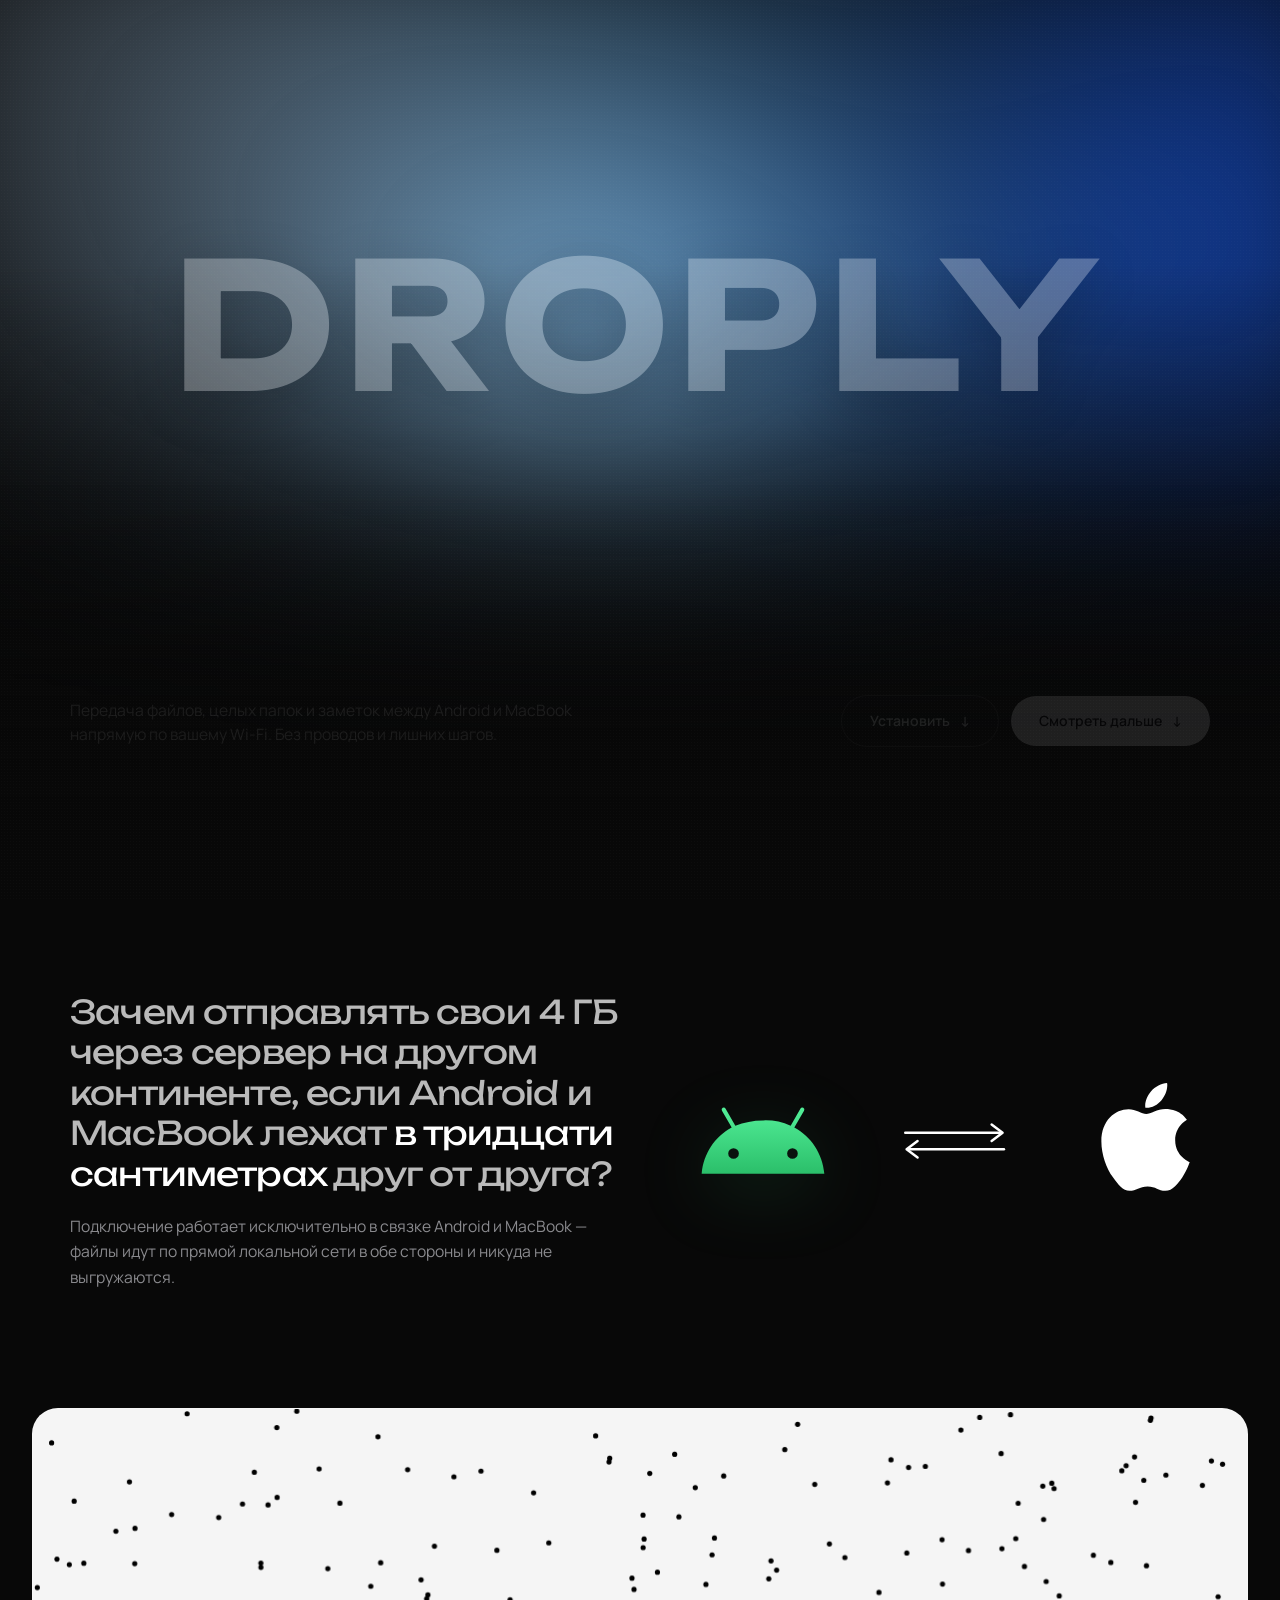
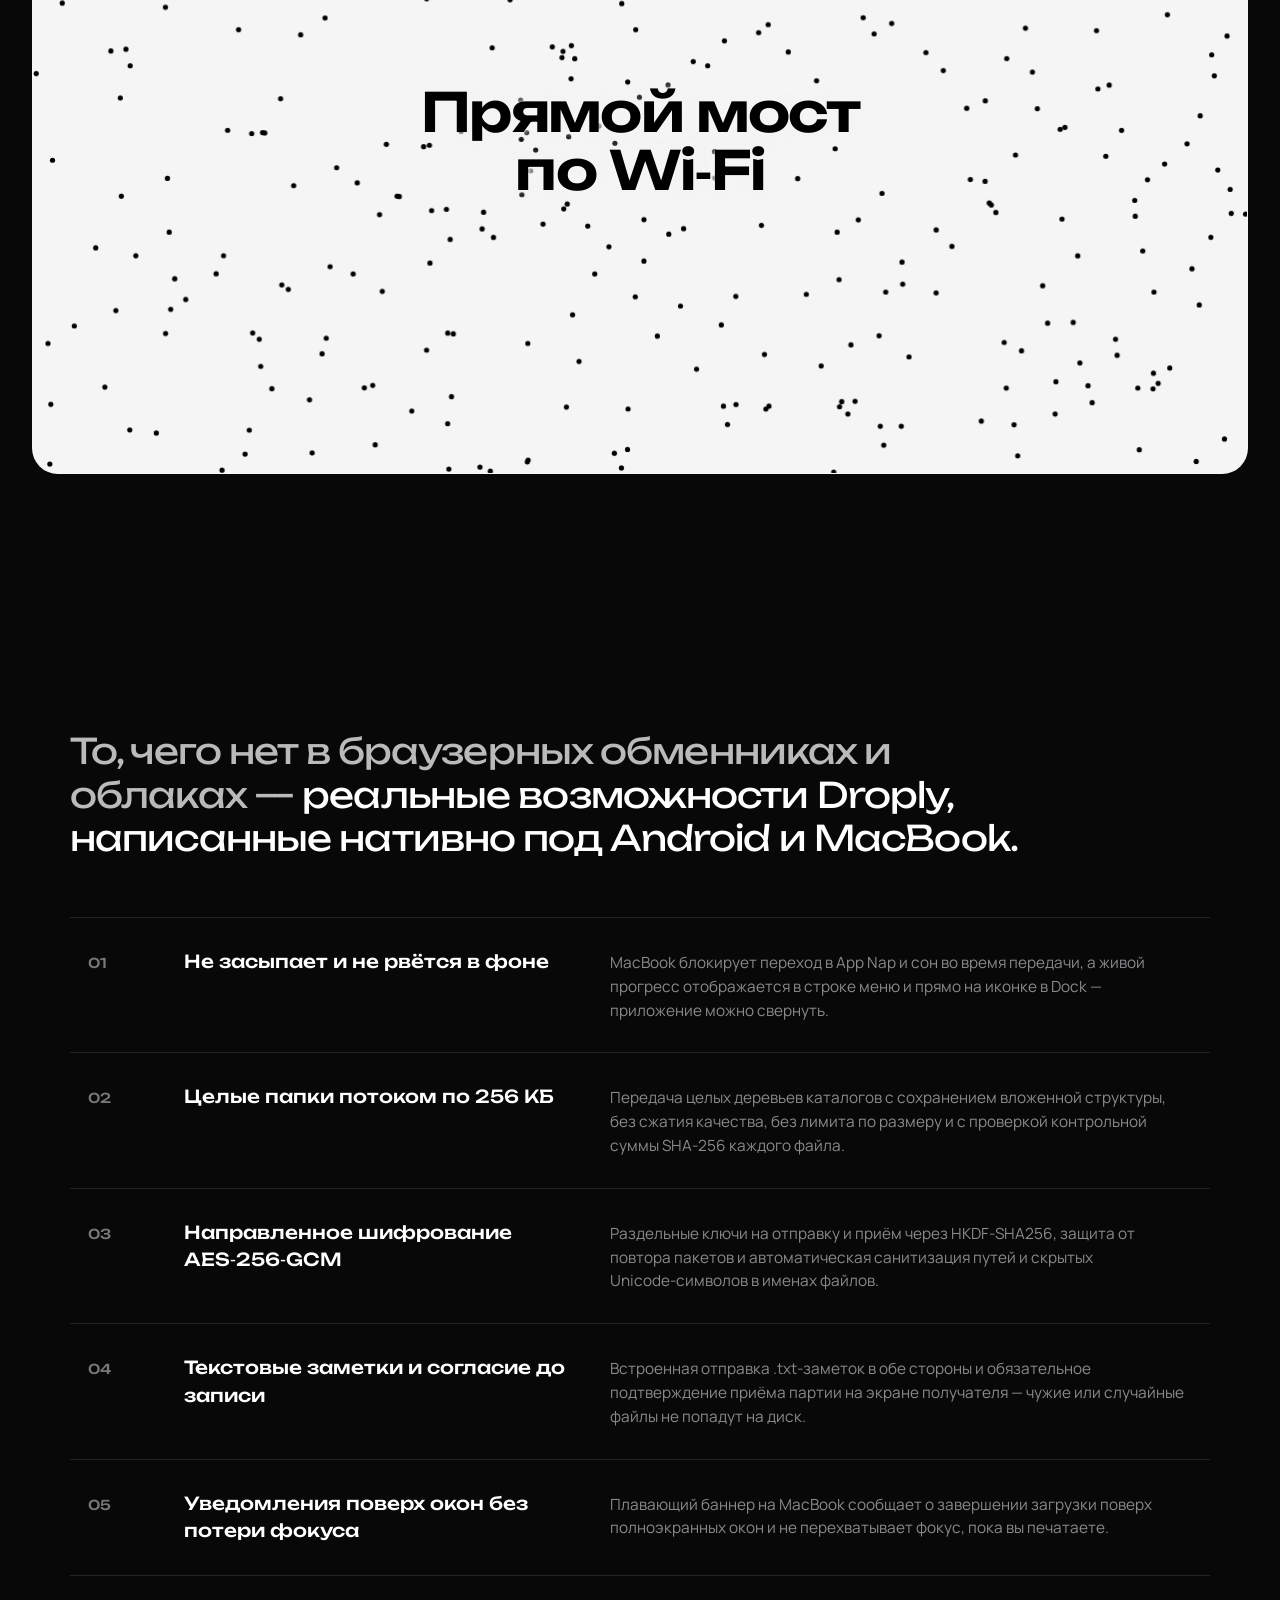
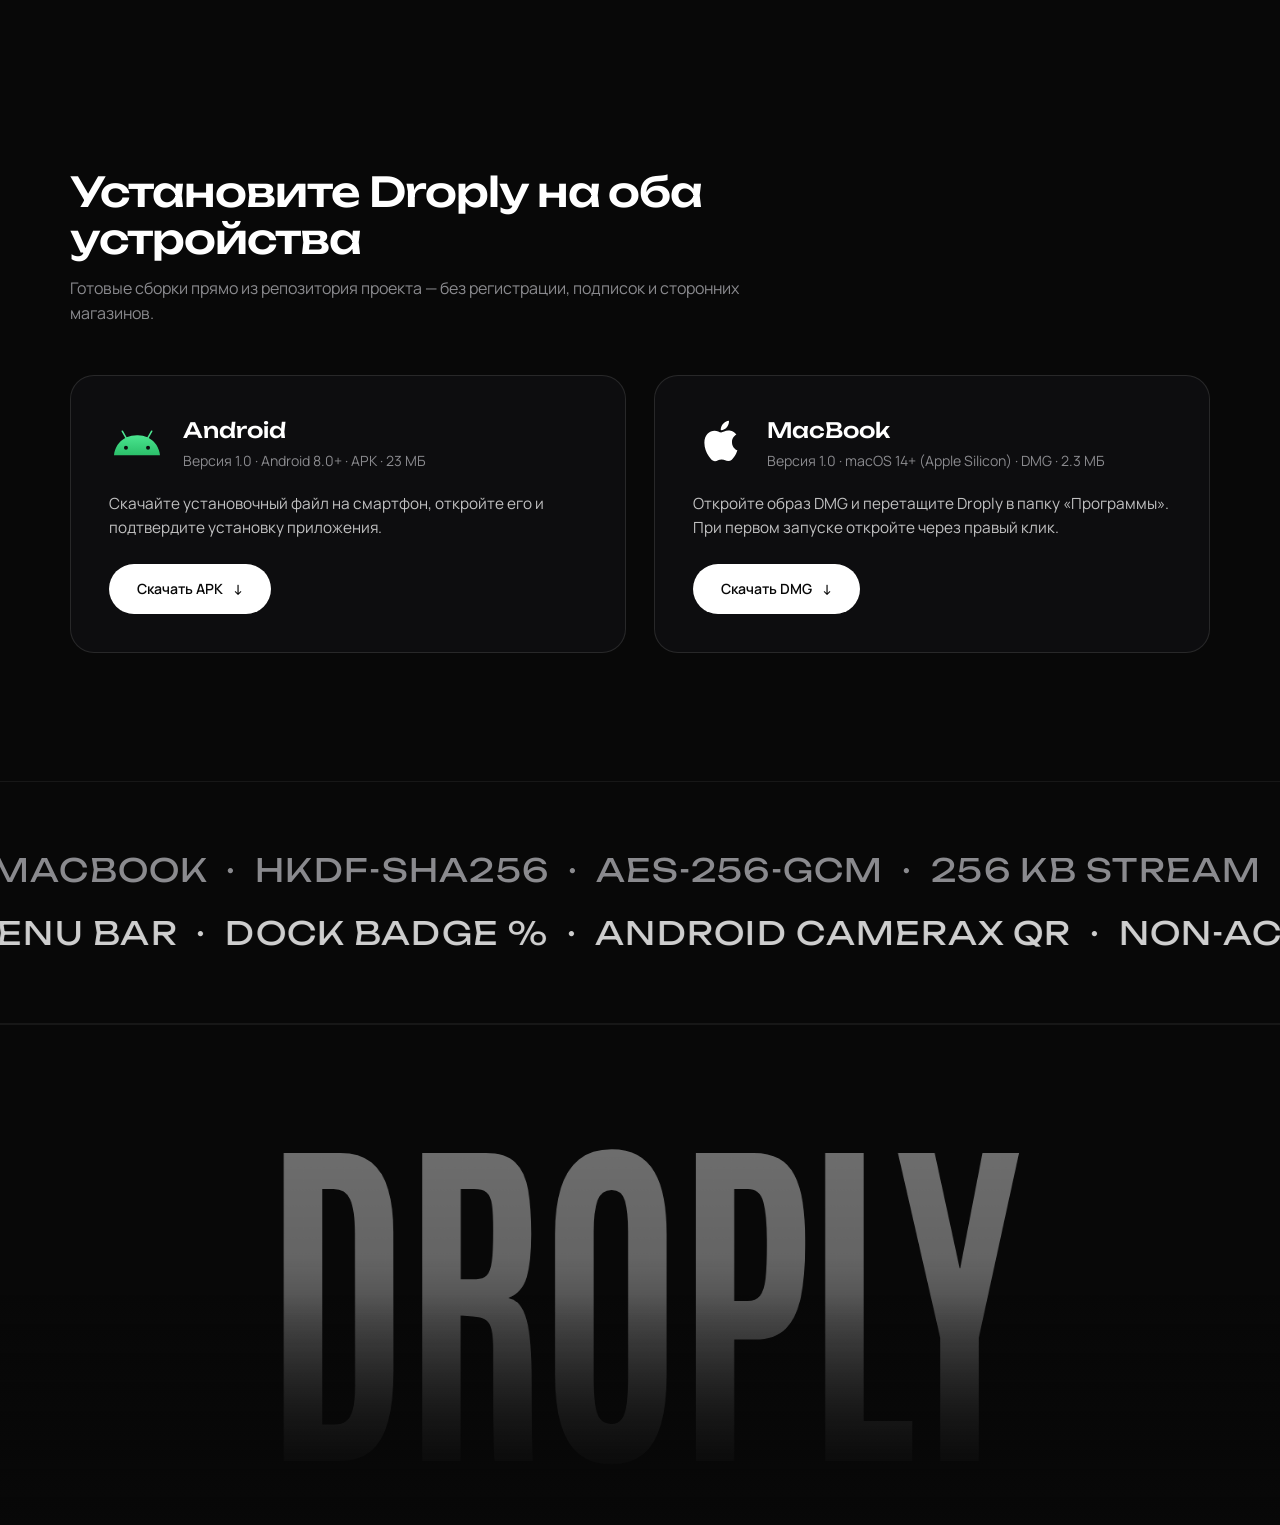
==== website/index.html @ ca5b0b43 "Add Droply macOS app, Android app, and website" ====
<!DOCTYPE html>
<html lang="ru">
<head>
  <meta charset="UTF-8">
  <meta name="viewport" content="width=device-width, initial-scale=1.0">
  <title>Droply — Прямой Wi-Fi поток между Android и MacBook</title>
  <meta name="description" content="Простой и быстрый способ передавать файлы, папки и заметки между Android и MacBook по одному Wi-Fi.">
  <link rel="icon" type="image/png" href="assets/droply-icon.png">
  <link rel="preconnect" href="https://fonts.googleapis.com">
  <link rel="preconnect" href="https://fonts.gstatic.com" crossorigin>
  <link href="https://fonts.googleapis.com/css2?family=Antonio:wght@600;700&family=Manrope:wght@300;400;500;600;700&family=Unbounded:wght@300;400;500;600;700&display=swap" rel="stylesheet">
  <link rel="stylesheet" href="styles.css?v=25">
</head>
<body>
  <div class="ambient-noise" aria-hidden="true"></div>

  <main>
    <!-- BLOCK 01: PURE BLACK HERO WITH WANDERING AMBIENT COLOR -->
    <section id="hero" class="hero-stage" data-scroll-section="hero">
      <canvas id="heroColorCanvas" class="hero-color-canvas" aria-hidden="true"></canvas>

      <div class="container hero-shell">
        <div class="hero-centerpiece" id="heroCenterpiece">
          <h1 class="hero-wordmark" id="heroWordmark">DROPLY</h1>
        </div>

        <div class="hero-bottom-bar" id="heroBottomBar">
          <p class="hero-lead">
            Передача файлов, целых папок и заметок между Android и MacBook
            напрямую по вашему <span class="nowrap">Wi&#8209;Fi</span>. Без проводов и лишних шагов.
          </p>
          <div class="hero-actions">
            <a href="#download" class="pill-cta pill-cta--ghost">
              <span>Установить</span>
              <span class="cta-arrow">↓</span>
            </a>
            <a href="#bridge-pair" class="pill-cta pill-cta--primary">
              <span>Смотреть дальше</span>
              <span class="cta-arrow">↓</span>
            </a>
          </div>
        </div>
      </div>

      <div class="hero-bottom-fade" aria-hidden="true"></div>
    </section>

    <!-- BLOCK 02: TEXT ON LEFT + ANDROID (GREEN) <-> APPLE (WHITE) BRIDGE ON RIGHT -->
    <section id="bridge-pair" class="pair-section" data-reveal>
      <div class="container">
        <div class="pair-layout">
          <div class="pair-copy">
            <h2 class="manifesto-text">
              Зачем отправлять свои 4 ГБ через сервер на другом континенте, если Android и MacBook лежат
              <span class="accent-highlight">в тридцати сантиметрах</span> друг от друга?
            </h2>
            <p class="pair-note">
              Подключение работает исключительно в связке Android и MacBook — файлы идут по прямой локальной сети в обе стороны и никуда не выгружаются.
            </p>
          </div>

          <div class="pair-diagram" aria-label="Прямое двустороннее соединение только между Android и MacBook">
            <!-- Green Android Icon -->
            <div class="device-node" aria-hidden="true">
              <div class="device-glyph">
                <svg class="device-svg device-svg--android" viewBox="0 0 24 24">
                  <defs>
                    <linearGradient id="androidGrad" x1="0%" y1="0%" x2="0%" y2="100%">
                      <stop offset="0%" stop-color="#52EE98" />
                      <stop offset="100%" stop-color="#2BBF6A" />
                    </linearGradient>
                  </defs>
                  <path fill="url(#androidGrad)" d="M17.523 15.341a.999.999 0 1 1 0-1.998.999.999 0 0 1 0 1.998m-11.046 0a.999.999 0 1 1 0-1.998.999.999 0 0 1 0 1.998M17.87 9.47l1.825-3.162a.38.38 0 0 0-.139-.519.38.38 0 0 0-.52.139l-1.849 3.204A11.46 11.46 0 0 0 12 8.133c-1.854 0-3.6.373-5.187.999L4.964 5.928a.38.38 0 0 0-.52-.139.38.38 0 0 0-.139.519L6.13 9.47C2.968 11.17.826 14.374.5 18.14h23c-.326-3.766-2.468-6.97-5.63-8.67"/>
                </svg>
              </div>
            </div>

            <!-- Static White Bidirectional Arrows -->
            <div class="bridge-link" aria-hidden="true">
              <svg class="bridge-bidir-svg" viewBox="0 0 84 32" fill="none">
                <line x1="6" y1="10" x2="76" y2="10" stroke="#FFFFFF" stroke-width="1.8" stroke-linecap="round"/>
                <polyline points="69 4 77 10 69 16" stroke="#FFFFFF" stroke-width="1.8" stroke-linecap="round" stroke-linejoin="round"/>
                <line x1="78" y1="22" x2="8" y2="22" stroke="#FFFFFF" stroke-width="1.8" stroke-linecap="round"/>
                <polyline points="15 16 7 22 15 28" stroke="#FFFFFF" stroke-width="1.8" stroke-linecap="round" stroke-linejoin="round"/>
              </svg>
            </div>

            <!-- White Apple Icon -->
            <div class="device-node" aria-hidden="true">
              <div class="device-glyph">
                <svg class="device-svg device-svg--apple" viewBox="0 0 24 24" fill="#FFFFFF">
                  <path d="M16.365 1.43c0 1.14-.493 2.27-1.177 3.08-.744.9-1.99 1.57-2.987 1.57-.12 0-.23-.02-.3-.03-.01-.06-.04-.22-.04-.39 0-1.15.572-2.27 1.206-2.98.804-.94 2.142-1.64 3.248-1.68.03.13.05.28.05.43zm4.565 15.71c-.03.07-.463 1.58-1.518 3.12-.945 1.34-1.94 2.71-3.43 2.71-1.517 0-1.9-.88-3.63-.88-1.698 0-2.302.91-3.67.91-1.377 0-2.332-1.26-3.428-2.8-1.287-1.82-2.323-4.63-2.323-7.28 0-4.28 2.797-6.55 5.552-6.55 1.448 0 2.675.95 3.6.95.865 0 2.222-1.01 3.902-1.01.613 0 2.886.06 4.374 2.19-.13.09-2.383 1.37-2.383 4.19 0 3.26 2.854 4.42 2.955 4.45z"/>
                </svg>
              </div>
            </div>
          </div>
        </div>
      </div>
    </section>

    <!-- BLOCK 03: WHITE BACKGROUND + UNIFORM SOLID BLACK CURSOR-FOLLOWING DOTS -->
    <section id="direct" class="monolith-section">
      <div class="container-wide">
        <article class="monolith-card monolith-card--interactive" id="interactiveBridgeCard">
          <canvas id="bridgeCanvas" class="bridge-canvas" aria-hidden="true"></canvas>

          <div class="monolith-overlay monolith-overlay--center">
            <h2 class="monolith-title">Прямой мост<br>по <span class="nowrap">Wi&#8209;Fi</span></h2>
          </div>
        </article>
      </div>
    </section>

    <!-- BLOCK 04: REAL UNIQUE FEATURES DIRECTLY BELOW BLOCK 03 -->
    <section id="specs" class="specs-section" data-reveal>
      <div class="container">
        <div class="specs-header">
          <blockquote class="app-quote">
            То, чего нет в браузерных обменниках и облаках —
            <span class="accent-highlight">реальные возможности Droply, написанные нативно под Android и MacBook.</span>
          </blockquote>
        </div>

        <div class="spec-grid">
          <div class="spec-row" data-spotlight>
            <span class="spec-index">01</span>
            <h3 class="spec-name">Не засыпает и не рвётся в фоне</h3>
            <p class="spec-value">MacBook блокирует переход в App Nap и сон во время передачи, а живой прогресс отображается в строке меню и прямо на иконке в Dock — приложение можно свернуть.</p>
          </div>
          <div class="spec-row" data-spotlight>
            <span class="spec-index">02</span>
            <h3 class="spec-name">Целые папки потоком по 256 КБ</h3>
            <p class="spec-value">Передача целых деревьев каталогов с сохранением вложенной структуры, без сжатия качества, без лимита по размеру и с проверкой контрольной суммы SHA‑256 каждого файла.</p>
          </div>
          <div class="spec-row" data-spotlight>
            <span class="spec-index">03</span>
            <h3 class="spec-name">Направленное шифрование AES‑256‑GCM</h3>
            <p class="spec-value">Раздельные ключи на отправку и приём через HKDF‑SHA256, защита от повтора пакетов и автоматическая санитизация путей и скрытых Unicode‑символов в именах файлов.</p>
          </div>
          <div class="spec-row" data-spotlight>
            <span class="spec-index">04</span>
            <h3 class="spec-name">Текстовые заметки и согласие до записи</h3>
            <p class="spec-value">Встроенная отправка .txt‑заметок в обе стороны и обязательное подтверждение приёма партии на экране получателя — чужие или случайные файлы не попадут на диск.</p>
          </div>
          <div class="spec-row" data-spotlight>
            <span class="spec-index">05</span>
            <h3 class="spec-name">Уведомления поверх окон без потери фокуса</h3>
            <p class="spec-value">Плавающий баннер на MacBook сообщает о завершении загрузки поверх полноэкранных окон и не перехватывает фокус, пока вы печатаете.</p>
          </div>
        </div>
      </div>
    </section>

    <!-- BLOCK 05: REAL INSTALLERS FOR ANDROID & MACOS -->
    <section id="download" class="download-section" data-reveal>
      <div class="container">
        <div class="download-header">
          <h2 class="download-title">Установите Droply на оба устройства</h2>
          <p class="download-lead">Готовые сборки прямо из репозитория проекта — без регистрации, подписок и сторонних магазинов.</p>
        </div>

        <div class="download-grid">
          <!-- Android APK Card -->
          <article class="download-card" id="downloadAndroid">
            <div class="download-card-top">
              <div class="download-icon" aria-hidden="true">
                <svg class="download-svg download-svg--android" viewBox="0 0 24 24">
                  <defs>
                    <linearGradient id="androidInstallGrad" x1="0%" y1="0%" x2="0%" y2="100%">
                      <stop offset="0%" stop-color="#52EE98" />
                      <stop offset="100%" stop-color="#2BBF6A" />
                    </linearGradient>
                  </defs>
                  <path fill="url(#androidInstallGrad)" d="M17.523 15.341a.999.999 0 1 1 0-1.998.999.999 0 0 1 0 1.998m-11.046 0a.999.999 0 1 1 0-1.998.999.999 0 0 1 0 1.998M17.87 9.47l1.825-3.162a.38.38 0 0 0-.139-.519.38.38 0 0 0-.52.139l-1.849 3.204A11.46 11.46 0 0 0 12 8.133c-1.854 0-3.6.373-5.187.999L4.964 5.928a.38.38 0 0 0-.52-.139.38.38 0 0 0-.139.519L6.13 9.47C2.968 11.17.826 14.374.5 18.14h23c-.326-3.766-2.468-6.97-5.63-8.67"/>
                </svg>
              </div>
              <div>
                <h3 class="download-platform">Android</h3>
                <p class="download-meta">Версия 1.0 · Android 8.0+ · APK · 23 МБ</p>
              </div>
            </div>
            <p class="download-hint">Скачайте установочный файл на смартфон, откройте его и подтвердите установку приложения.</p>
            <div class="download-cta-row">
              <a href="downloads/Droply-Android.apk" download="Droply-Android.apk" class="pill-cta pill-cta--primary">
                <span>Скачать APK</span>
                <span class="cta-arrow">↓</span>
              </a>
            </div>
          </article>

          <!-- macOS DMG Card -->
          <article class="download-card" id="downloadMac">
            <div class="download-card-top">
              <div class="download-icon" aria-hidden="true">
                <svg class="download-svg download-svg--apple" viewBox="0 0 24 24" fill="#FFFFFF">
                  <path d="M16.365 1.43c0 1.14-.493 2.27-1.177 3.08-.744.9-1.99 1.57-2.987 1.57-.12 0-.23-.02-.3-.03-.01-.06-.04-.22-.04-.39 0-1.15.572-2.27 1.206-2.98.804-.94 2.142-1.64 3.248-1.68.03.13.05.28.05.43zm4.565 15.71c-.03.07-.463 1.58-1.518 3.12-.945 1.34-1.94 2.71-3.43 2.71-1.517 0-1.9-.88-3.63-.88-1.698 0-2.302.91-3.67.91-1.377 0-2.332-1.26-3.428-2.8-1.287-1.82-2.323-4.63-2.323-7.28 0-4.28 2.797-6.55 5.552-6.55 1.448 0 2.675.95 3.6.95.865 0 2.222-1.01 3.902-1.01.613 0 2.886.06 4.374 2.19-.13.09-2.383 1.37-2.383 4.19 0 3.26 2.854 4.42 2.955 4.45z"/>
                </svg>
              </div>
              <div>
                <h3 class="download-platform">MacBook</h3>
                <p class="download-meta">Версия 1.0 · macOS 14+ (Apple Silicon) · DMG · 2.3 МБ</p>
              </div>
            </div>
            <p class="download-hint">Откройте образ DMG и перетащите Droply в папку «Программы». При первом запуске откройте через правый клик.</p>
            <div class="download-cta-row">
              <a href="downloads/Droply-macOS.dmg" download="Droply-macOS.dmg" class="pill-cta pill-cta--primary">
                <span>Скачать DMG</span>
                <span class="cta-arrow">↓</span>
              </a>
            </div>
          </article>
        </div>
      </div>
    </section>

    <!-- KINETIC SCROLL-DRIVEN MARQUEE -->
    <section class="marquee-section" aria-hidden="true">
      <div class="marquee-track" id="marqueeLeft">
        <span>ANDROID + MACBOOK &nbsp;·&nbsp; HKDF-SHA256 &nbsp;·&nbsp; AES-256-GCM &nbsp;·&nbsp; 256 KB STREAM &nbsp;·&nbsp; SHA-256 &nbsp;·&nbsp;</span>
        <span>ANDROID + MACBOOK &nbsp;·&nbsp; HKDF-SHA256 &nbsp;·&nbsp; AES-256-GCM &nbsp;·&nbsp; 256 KB STREAM &nbsp;·&nbsp; SHA-256 &nbsp;·&nbsp;</span>
      </div>
      <div class="marquee-track marquee-track--reverse" id="marqueeRight">
        <span>MACOS MENU BAR &nbsp;·&nbsp; DOCK BADGE % &nbsp;·&nbsp; ANDROID CAMERAX QR &nbsp;·&nbsp; NON-ACTIVATING TOAST &nbsp;·&nbsp;</span>
        <span>MACOS MENU BAR &nbsp;·&nbsp; DOCK BADGE % &nbsp;·&nbsp; ANDROID CAMERAX QR &nbsp;·&nbsp; NON-ACTIVATING TOAST &nbsp;·&nbsp;</span>
      </div>
    </section>
  </main>

  <!-- FOOTER WITH MONUMENTAL NARROW DROPLY WORDMARK -->
  <footer class="site-footer" id="footerMonument">
    <div class="footer-wordmark-wrap" id="footerWordmarkWrap" aria-label="Droply">
      <div class="footer-wordmark" id="footerWordmark">DROPLY</div>
    </div>
    <div class="footer-bottom-shadow" aria-hidden="true"></div>
  </footer>

  <script src="app.js?v=25" defer></script>
</body>
</html>
---- website/styles.css ----
:root {
  --bg: #080808;
  --bg-elevated: #0e0e0f;
  --border: rgba(255, 255, 255, 0.11);
  --border-subtle: rgba(255, 255, 255, 0.06);
  --text: #f3f3f3;
  --text-muted: #8a8a8e;
  --card-ink: #f5f5f5;
  --card-ink-muted: rgba(245, 245, 245, 0.72);
  --display: "Unbounded", -apple-system, BlinkMacSystemFont, "SF Pro Display", sans-serif;
  --condensed: "Antonio", -apple-system-condensed, "SF Pro Display", sans-serif;
  --sans: "Manrope", -apple-system, BlinkMacSystemFont, "SF Pro Text", sans-serif;
}

*,
*::before,
*::after {
  box-sizing: border-box;
  margin: 0;
  padding: 0;
}

html {
  scroll-behavior: smooth;
  background: var(--bg);
  color: var(--text);
  font-family: var(--sans);
  -webkit-font-smoothing: antialiased;
  overflow-x: clip;
}

body {
  background: var(--bg);
  color: var(--text);
  line-height: 1.55;
  overflow-x: clip;
}

.ambient-noise {
  position: fixed;
  inset: 0;
  pointer-events: none;
  z-index: 90;
  opacity: 0.028;
  background-image: radial-gradient(rgba(255, 255, 255, 0.8) 0.55px, transparent 0.55px);
  background-size: 3px 3px;
}

.container {
  width: min(92vw, 1140px);
  margin-inline: auto;
}

.container-wide {
  width: min(95vw, 1380px);
  margin-inline: auto;
}

.nowrap {
  white-space: nowrap;
}

/* =========================================================
   BLOCK 01: PURE BLACK HERO WITH WANDERING COLOR
   ========================================================= */
.hero-stage {
  position: relative;
  min-height: 96vh;
  display: flex;
  flex-direction: column;
  justify-content: space-between;
  background: #080808;
  overflow-x: clip;
  overflow-y: visible;
  padding: clamp(36px, 6vh, 64px) 0 clamp(76px, 11vh, 120px);
}

.hero-color-canvas {
  position: absolute;
  top: -80px;
  left: -80px;
  width: calc(100% + 160px);
  height: calc(100% + 40px);
  display: block;
  pointer-events: none;
  filter: blur(56px);
  -webkit-filter: blur(56px);
  mask-image: linear-gradient(
    to bottom,
    #000 0%,
    #000 38%,
    rgba(0, 0, 0, 0.72) 56%,
    rgba(0, 0, 0, 0.34) 72%,
    rgba(0, 0, 0, 0.08) 85%,
    transparent 94%
  );
  -webkit-mask-image: linear-gradient(
    to bottom,
    #000 0%,
    #000 38%,
    rgba(0, 0, 0, 0.72) 56%,
    rgba(0, 0, 0, 0.34) 72%,
    rgba(0, 0, 0, 0.08) 85%,
    transparent 94%
  );
  transform: translateZ(0);
  z-index: 1;
}

.hero-shell {
  position: relative;
  z-index: 3;
  flex: 1;
  display: flex;
  flex-direction: column;
  justify-content: space-between;
  gap: clamp(36px, 6vh, 64px);
}

.hero-centerpiece {
  margin-block: auto;
  display: flex;
  flex-direction: column;
  align-items: center;
  justify-content: center;
  will-change: transform, opacity;
}

.hero-wordmark {
  font-family: var(--display);
  font-weight: 700;
  font-size: clamp(3.6rem, 13.8vw, 12.6rem);
  line-height: 0.88;
  letter-spacing: -0.04em;
  text-align: center;
  color: #ffffff;
  text-shadow: 0 12px 54px rgba(0, 0, 0, 0.72);
  user-select: none;
  will-change: letter-spacing, transform, opacity;
}

.hero-bottom-bar {
  display: flex;
  justify-content: space-between;
  align-items: flex-end;
  gap: 28px;
  padding-top: 8px;
  will-change: transform, opacity;
}

.hero-lead {
  max-width: 520px;
  font-size: clamp(0.98rem, 1.2vw, 1.14rem);
  font-weight: 400;
  color: rgba(243, 243, 243, 0.84);
  line-height: 1.56;
}

.hero-actions {
  display: flex;
  align-items: center;
  gap: 12px;
  flex-shrink: 0;
  flex-wrap: wrap;
}

.pill-cta {
  display: inline-flex;
  align-items: center;
  gap: 10px;
  padding: 14px 28px;
  border-radius: 999px;
  font-size: 0.88rem;
  font-weight: 600;
  text-decoration: none;
  flex-shrink: 0;
  transition: transform 0.3s cubic-bezier(0.22, 1, 0.36, 1), background-color 0.25s ease, color 0.25s ease, border-color 0.25s ease;
}

.pill-cta:hover {
  transform: translateY(-2px);
}

.pill-cta--primary {
  background: #ffffff;
  color: #080808;
}

.pill-cta--ghost {
  background: rgba(255, 255, 255, 0.06);
  color: #ffffff;
  border: 1px solid rgba(255, 255, 255, 0.24);
}

.pill-cta--ghost:hover {
  background: rgba(255, 255, 255, 0.14);
}

.hero-bottom-fade {
  position: absolute;
  left: 0;
  right: 0;
  bottom: 0;
  height: 44%;
  z-index: 2;
  pointer-events: none;
  background: linear-gradient(
    to bottom,
    rgba(8, 8, 8, 0) 0%,
    rgba(8, 8, 8, 0.16) 28%,
    rgba(8, 8, 8, 0.48) 54%,
    rgba(8, 8, 8, 0.84) 78%,
    #080808 94%,
    #080808 100%
  );
}

/* =========================================================
   BLOCK 02: TEXT LEFT + GREEN ANDROID <-> WHITE APPLE RIGHT
   ========================================================= */
.pair-section {
  padding: clamp(72px, 10vw, 128px) 0 clamp(68px, 8vw, 112px);
  background: var(--bg);
}

.pair-layout {
  display: grid;
  grid-template-columns: minmax(0, 1.05fr) minmax(300px, 0.95fr);
  align-items: center;
  gap: clamp(36px, 5vw, 72px);
}

.pair-copy {
  max-width: 620px;
}

.manifesto-text {
  font-family: var(--display);
  font-weight: 400;
  font-size: clamp(1.45rem, 2.55vw, 2.25rem);
  line-height: 1.24;
  letter-spacing: -0.025em;
  color: rgba(255, 255, 255, 0.72);
}

.accent-highlight {
  color: #ffffff;
}

.pair-note {
  margin-top: 20px;
  max-width: 540px;
  font-size: 0.98rem;
  color: var(--text-muted);
  line-height: 1.6;
}

.pair-diagram {
  width: 100%;
  display: flex;
  align-items: center;
  justify-content: space-between;
  gap: clamp(18px, 3vw, 40px);
  padding: 12px 0;
  border: none;
  background: transparent;
}

.device-node {
  display: flex;
  flex-direction: column;
  align-items: center;
  justify-content: center;
  flex-shrink: 0;
}

.device-glyph {
  width: clamp(92px, 10vw, 136px);
  height: clamp(92px, 10vw, 136px);
  display: flex;
  align-items: center;
  justify-content: center;
}

.device-svg--android {
  width: 100%;
  height: 100%;
  filter: drop-shadow(0 14px 36px rgba(61, 220, 132, 0.14));
}

.device-svg--apple {
  width: 92%;
  height: 92%;
  transform: translateY(-4px);
}

.bridge-link {
  display: flex;
  align-items: center;
  justify-content: center;
  flex: 1;
  color: #ffffff;
}

.bridge-bidir-svg {
  width: clamp(86px, 9vw, 130px);
  height: auto;
}

/* =========================================================
   BLOCK 03: WHITE BACKGROUND + LARGE BLACK CURSOR DOTS CARD
   ========================================================= */
.monolith-section {
  padding: 16px 0 clamp(76px, 10vw, 130px);
}

.monolith-card--interactive {
  position: relative;
  height: clamp(500px, 74vh, 720px);
  border-radius: 26px;
  overflow: hidden;
  border: 1px solid rgba(255, 255, 255, 0.14);
  background: #f5f5f5;
  display: flex;
  flex-direction: column;
  justify-content: center;
  align-items: center;
  cursor: crosshair;
}

.bridge-canvas {
  position: absolute;
  inset: 0;
  width: 100%;
  height: 100%;
  display: block;
  z-index: 1;
}

.center-readability-scrim {
  position: absolute;
  inset: 0;
  z-index: 2;
  pointer-events: none;
  background: radial-gradient(
    ellipse 48% 40% at 50% 50%,
    rgba(245, 245, 245, 0.88) 0%,
    rgba(245, 245, 245, 0.42) 64%,
    transparent 100%
  );
}

.monolith-overlay--center {
  position: relative;
  z-index: 5;
  padding: 0 clamp(24px, 5vw, 64px);
  max-width: 720px;
  text-align: center;
  display: flex;
  flex-direction: column;
  align-items: center;
  gap: 18px;
  pointer-events: none;
}

.monolith-title {
  font-family: var(--display);
  font-size: clamp(2.1rem, 4.2vw, 3.8rem);
  font-weight: 600;
  line-height: 1.08;
  letter-spacing: -0.03em;
  color: #000000;
  text-shadow: 0 0 18px rgba(245, 245, 245, 0.96), 0 0 6px rgba(245, 245, 245, 0.95);
}

.monolith-desc {
  font-size: clamp(1rem, 1.25vw, 1.15rem);
  color: rgba(9, 9, 10, 0.72);
  line-height: 1.58;
  max-width: 540px;
}

/* =========================================================
   KINETIC DUAL MARQUEE
   ========================================================= */
.marquee-section {
  padding: clamp(36px, 5vw, 64px) 0;
  border-block: 1px solid var(--border-subtle);
  overflow: hidden;
  display: flex;
  flex-direction: column;
  gap: 14px;
}

.marquee-track {
  display: flex;
  white-space: nowrap;
  font-family: var(--display);
  font-size: clamp(1.15rem, 2.5vw, 2.2rem);
  font-weight: 400;
  letter-spacing: 0.04em;
  color: var(--text-muted);
  will-change: transform;
}

.marquee-track--reverse {
  color: var(--text);
  opacity: 0.85;
}

/* =========================================================
   APP QUOTE & SPEC MATRIX
   ========================================================= */
.specs-section {
  padding: clamp(76px, 10vw, 132px) 0 clamp(56px, 7vw, 96px);
}

.specs-header {
  margin-bottom: 56px;
}

.app-quote {
  font-family: var(--display);
  font-size: clamp(1.45rem, 2.75vw, 2.55rem);
  font-weight: 400;
  line-height: 1.24;
  letter-spacing: -0.025em;
  max-width: 980px;
  color: rgba(255, 255, 255, 0.72);
}

.spec-grid {
  border-top: 1px solid var(--border);
}

.spec-row {
  position: relative;
  display: grid;
  grid-template-columns: 72px 1fr 1.45fr;
  gap: 24px;
  align-items: baseline;
  padding: 30px 18px;
  border-bottom: 1px solid var(--border);
  overflow: hidden;
  transition: background-color 0.25s ease;
}

.spec-row::before {
  content: "";
  position: absolute;
  inset: 0;
  background: radial-gradient(300px circle at var(--mx, 50%) var(--my, 50%), rgba(255, 255, 255, 0.055), transparent 70%);
  opacity: 0;
  transition: opacity 0.25s ease;
  pointer-events: none;
}

.spec-row:hover::before {
  opacity: 1;
}

.spec-index {
  font-family: var(--display);
  font-size: 0.85rem;
  font-weight: 500;
  color: rgba(255, 255, 255, 0.45);
}

.spec-name {
  font-family: var(--display);
  font-size: 1.12rem;
  font-weight: 500;
  color: #ffffff;
}

.spec-value {
  color: var(--text-muted);
  font-size: 0.96rem;
}

/* =========================================================
   BLOCK 05: DOWNLOAD / INSTALL SECTION
   ========================================================= */
.download-section {
  padding: clamp(56px, 8vw, 108px) 0 clamp(76px, 10vw, 128px);
}

.download-header {
  margin-bottom: clamp(32px, 4.5vw, 48px);
  max-width: 700px;
}

.download-title {
  font-family: var(--display);
  font-size: clamp(1.7rem, 3.2vw, 2.8rem);
  font-weight: 500;
  line-height: 1.15;
  letter-spacing: -0.025em;
  color: #ffffff;
}

.download-lead {
  margin-top: 14px;
  font-size: 1rem;
  color: var(--text-muted);
  line-height: 1.58;
}

.download-grid {
  display: grid;
  grid-template-columns: repeat(2, minmax(0, 1fr));
  gap: clamp(18px, 3vw, 28px);
}

.download-card {
  border: 1px solid var(--border);
  border-radius: 24px;
  background: #0d0d0f;
  padding: clamp(26px, 3.5vw, 38px);
  display: flex;
  flex-direction: column;
  gap: 20px;
  transition: border-color 0.25s ease, transform 0.3s cubic-bezier(0.22, 1, 0.36, 1);
}

.download-card:hover {
  border-color: rgba(255, 255, 255, 0.24);
  transform: translateY(-2px);
}

.download-card-top {
  display: flex;
  align-items: center;
  gap: 18px;
}

.download-icon {
  width: 56px;
  height: 56px;
  display: flex;
  align-items: center;
  justify-content: center;
  flex-shrink: 0;
}

.download-svg {
  width: 48px;
  height: 48px;
}

.download-svg--apple {
  width: 44px;
  height: 44px;
  transform: translateY(-2px);
}

.download-platform {
  font-family: var(--display);
  font-size: 1.32rem;
  font-weight: 500;
  color: #ffffff;
}

.download-meta {
  margin-top: 4px;
  font-size: 0.88rem;
  color: var(--text-muted);
}

.download-hint {
  font-size: 0.96rem;
  color: rgba(243, 243, 243, 0.78);
  line-height: 1.55;
  flex: 1;
}

.download-cta-row {
  padding-top: 4px;
  display: flex;
  align-items: center;
}

/* =========================================================
   MONUMENTAL NARROW FOOTER WORDMARK
   ========================================================= */
.site-footer {
  position: relative;
  padding-top: clamp(44px, 6vh, 72px);
  padding-bottom: clamp(32px, 5vh, 56px);
  border-top: 1px solid var(--border-subtle);
  overflow: visible;
}

.footer-wordmark-wrap {
  width: 100%;
  display: flex;
  justify-content: center;
  align-items: center;
  padding-inline: 2vw;
  overflow: visible;
  user-select: none;
}

.footer-wordmark {
  font-family: var(--condensed);
  font-weight: 700;
  font-size: clamp(7.2rem, min(28vw, 44vh), 24rem);
  line-height: 0.94;
  padding: 0.04em 0.04em 0.14em;
  transform: scaleX(0.82);
  transform-origin: center center;
  letter-spacing: -0.02em;
  text-align: center;
  background: linear-gradient(
    to bottom,
    #f5f5f5 0%,
    rgba(245, 245, 245, 0.88) 40%,
    rgba(245, 245, 245, 0.22) 86%,
    rgba(8, 8, 8, 0) 100%
  );
  -webkit-background-clip: text;
  background-clip: text;
  color: transparent;
  will-change: transform, opacity;
}

.footer-bottom-shadow {
  position: absolute;
  left: 0;
  right: 0;
  bottom: 0;
  height: 46%;
  pointer-events: none;
  background: linear-gradient(
    to bottom,
    rgba(8, 8, 8, 0) 0%,
    rgba(8, 8, 8, 0.56) 56%,
    #080808 100%
  );
}

/* Scroll Reveal baseline */
[data-reveal] {
  opacity: 0;
  transform: translateY(18px);
  transition: opacity 0.85s cubic-bezier(0.22, 1, 0.36, 1), transform 0.85s cubic-bezier(0.22, 1, 0.36, 1);
}

[data-reveal].is-revealed {
  opacity: 1;
  transform: translateY(0);
}

/* Responsive */
@media (max-width: 980px) {
  .hero-bottom-bar {
    flex-direction: column;
    align-items: flex-start;
  }
  .pair-layout,
  .download-grid {
    grid-template-columns: 1fr;
    gap: 28px;
  }
  .pair-diagram {
    justify-self: start;
    max-width: 100%;
  }
  .spec-row {
    grid-template-columns: 1fr;
  }
}

@media (max-width: 680px) {
  .pair-diagram {
    width: 100%;
    padding: 12px 0;
    gap: 16px;
  }
}
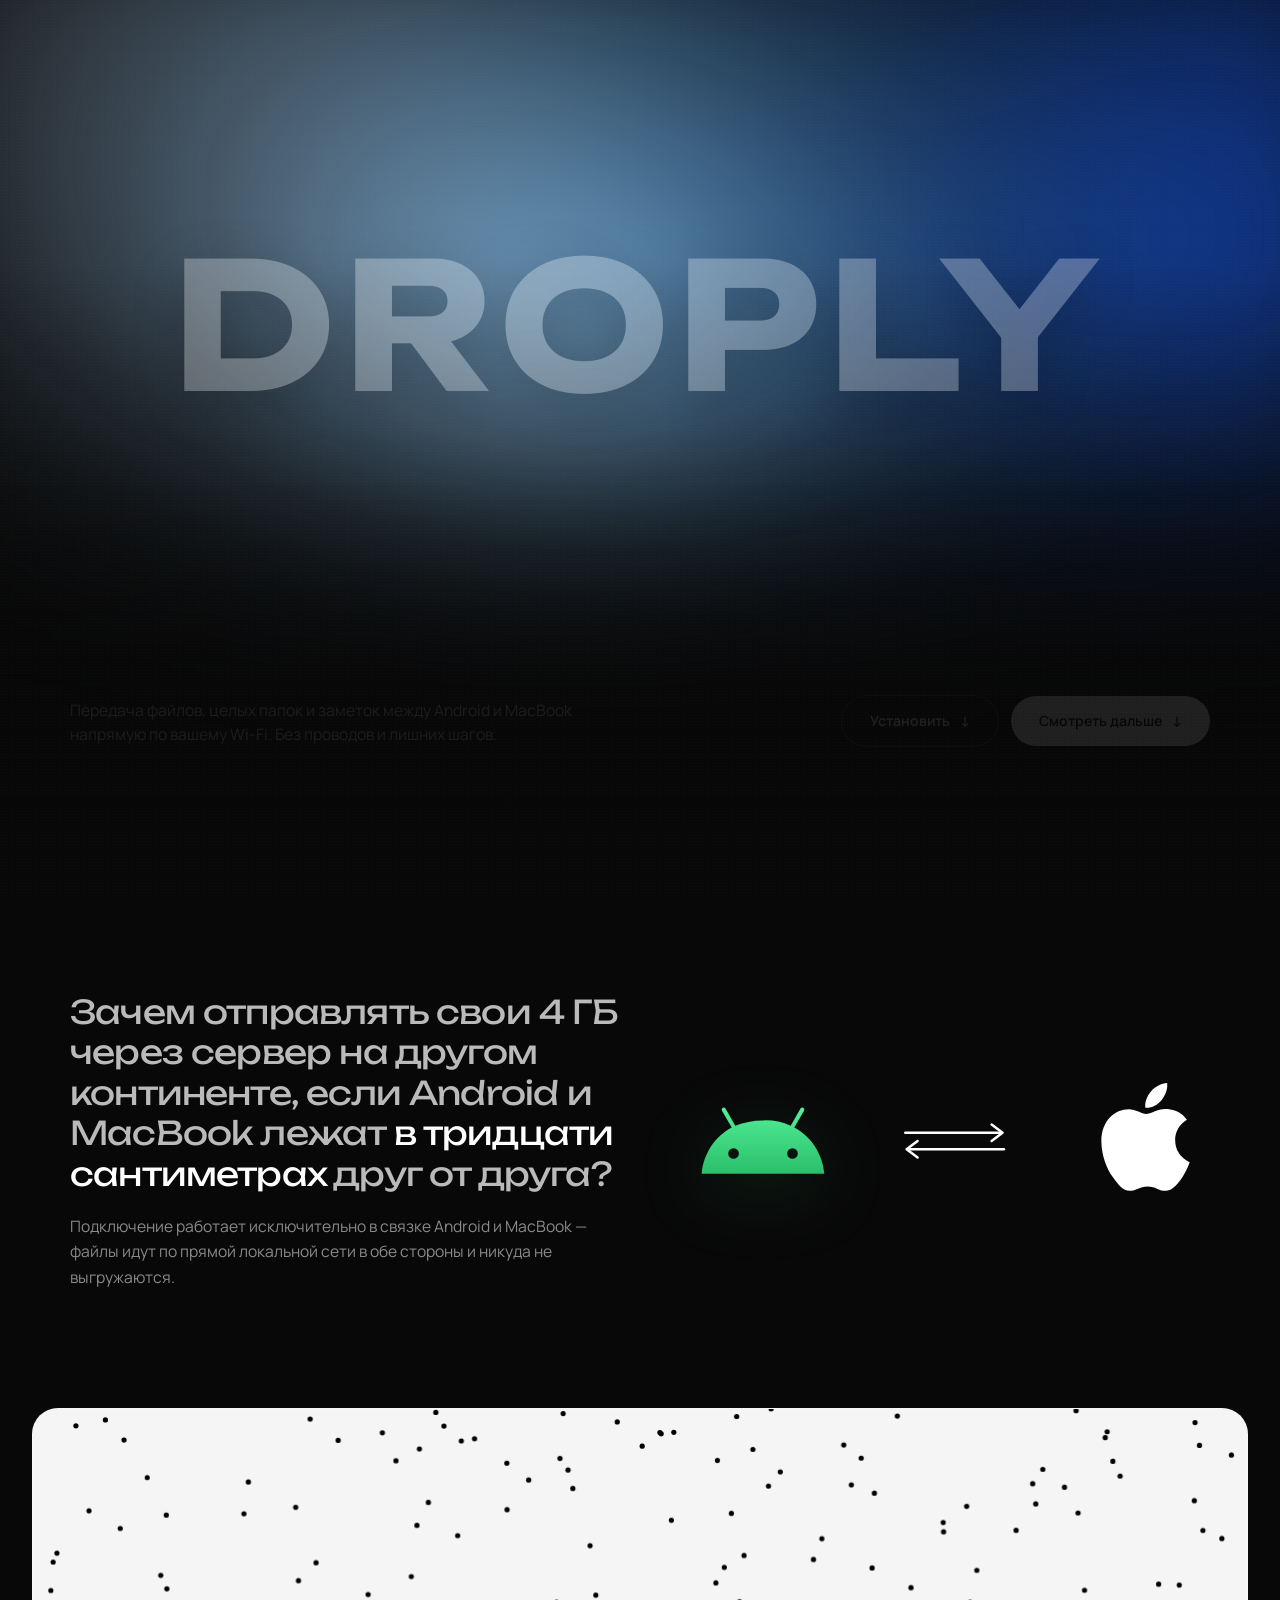
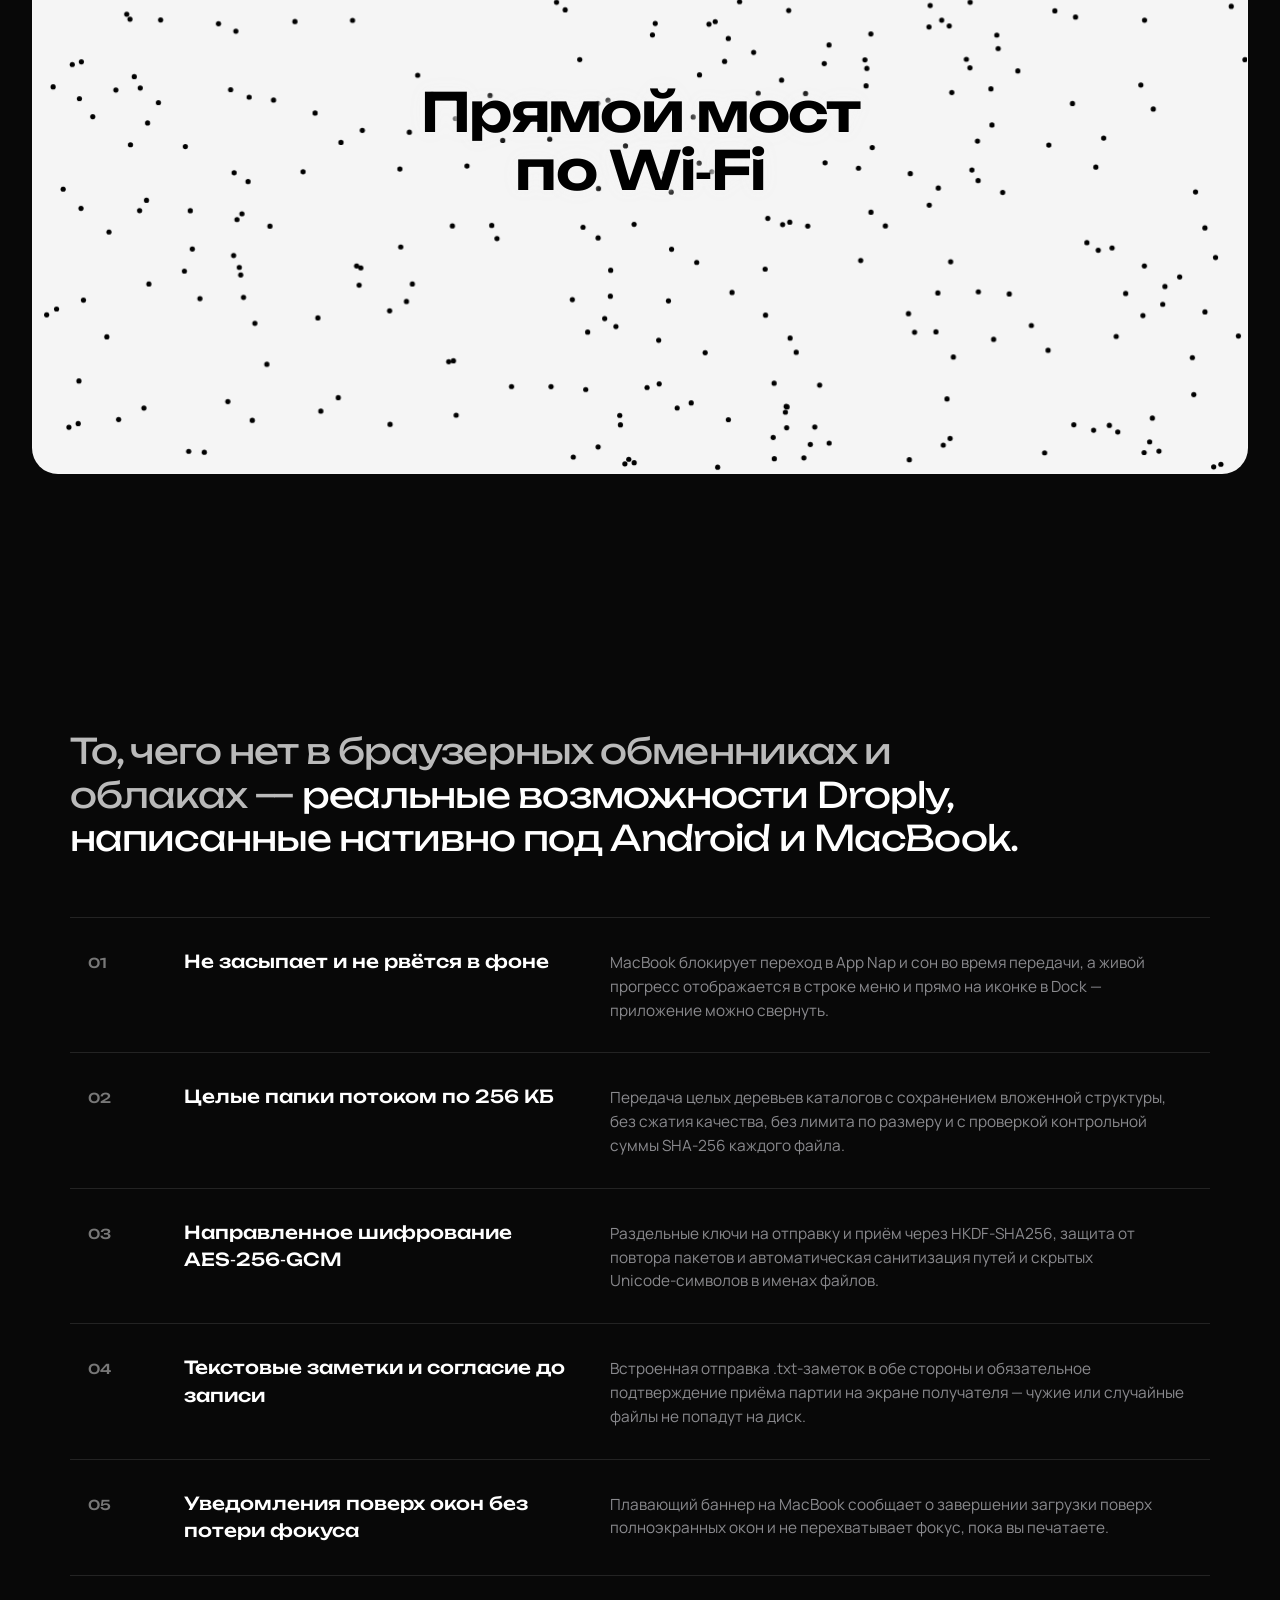
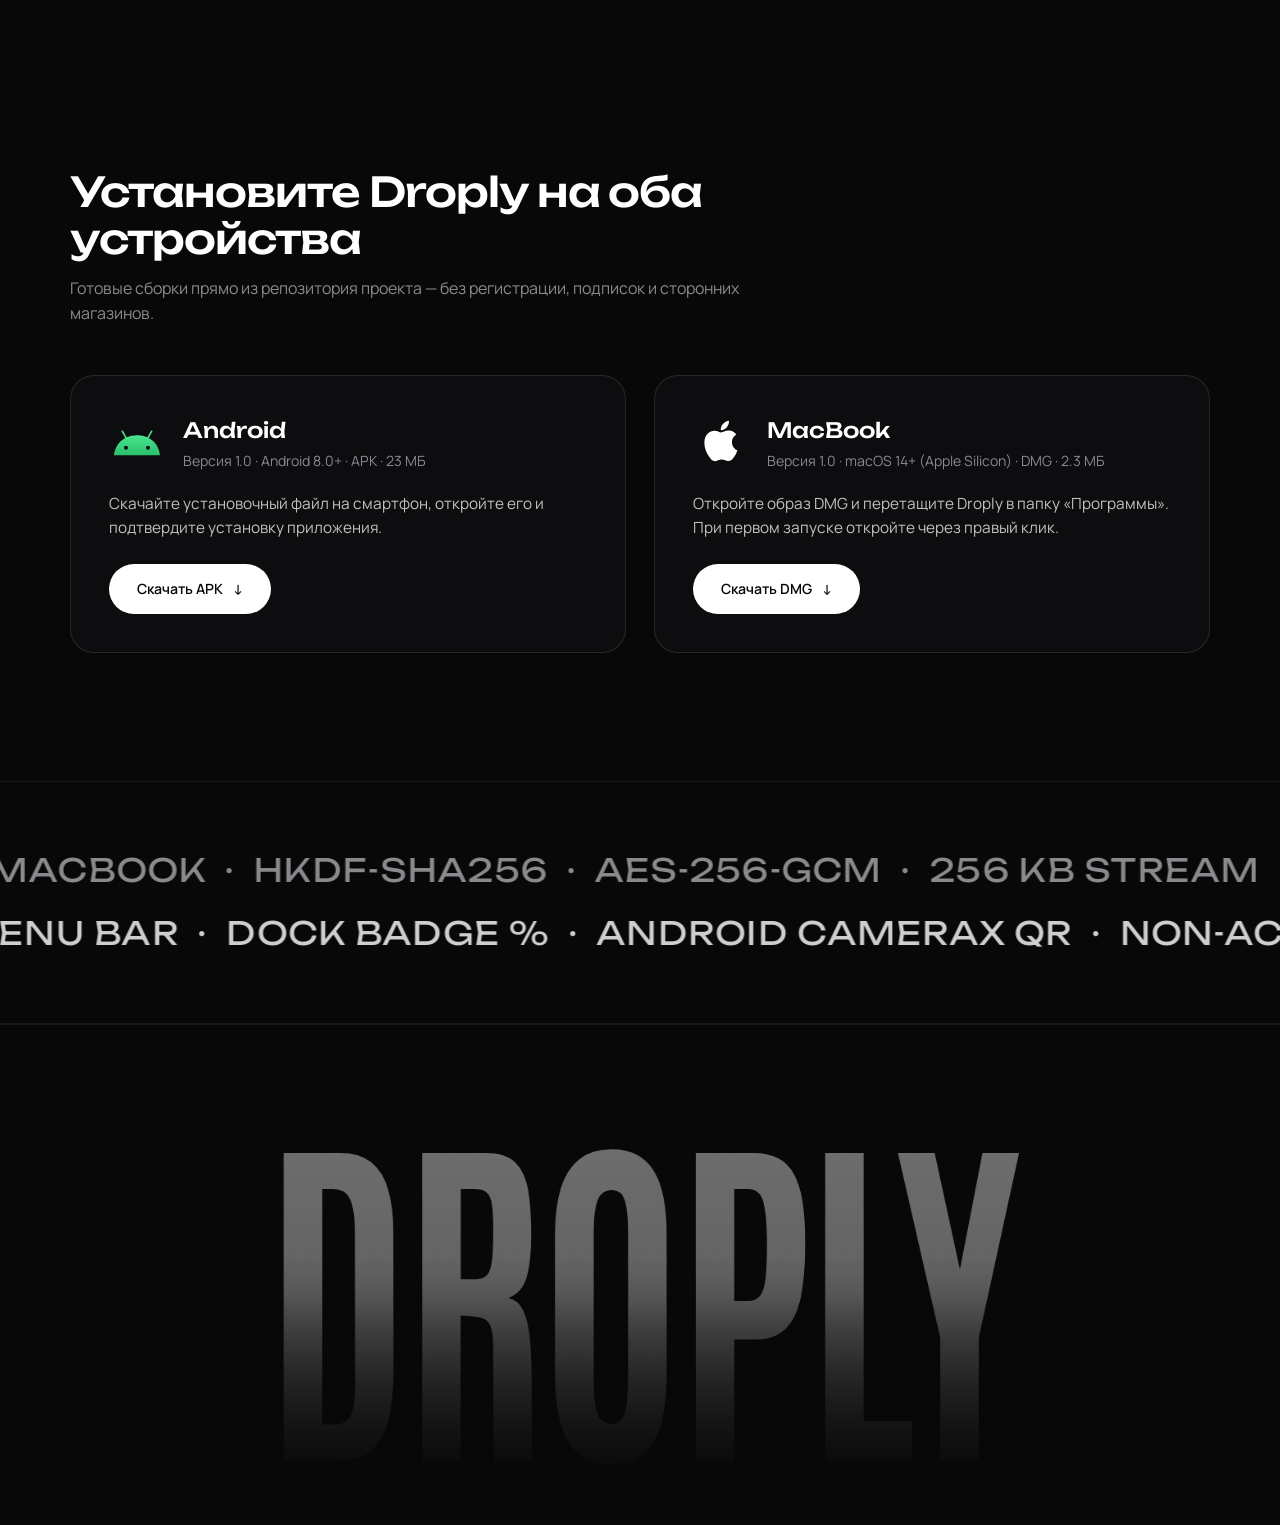
==== commit befd4af2: "Add Google Search Console verification, robots.txt, sitemap.xml, and SEO meta tags" ====
--- a/website/index.html
+++ b/website/index.html
@@ -3,13 +3,39 @@
 <head>
   <meta charset="UTF-8">
   <meta name="viewport" content="width=device-width, initial-scale=1.0">
-  <title>Droply — Прямой Wi-Fi поток между Android и MacBook</title>
-  <meta name="description" content="Простой и быстрый способ передавать файлы, папки и заметки между Android и MacBook по одному Wi-Fi.">
+  <title>Droply — Прямая передача файлов между Android и MacBook по Wi-Fi</title>
+  <meta name="description" content="Droply — прямая передача файлов, целых папок и заметок между Android и MacBook по локальному Wi-Fi. Без облаков, кабелей и ограничений по размеру, с шифрованием AES-256-GCM.">
+  <meta name="robots" content="index, follow">
+  <link rel="canonical" href="https://wanrd.github.io/Droply/">
+  <meta property="og:type" content="website">
+  <meta property="og:locale" content="ru_RU">
+  <meta property="og:site_name" content="Droply">
+  <meta property="og:title" content="Droply — Прямой Wi-Fi поток между Android и MacBook">
+  <meta property="og:description" content="Передавайте файлы, целые папки и текстовые заметки напрямую между Android и MacBook по одному Wi-Fi. Без серверов, с шифрованием AES-256-GCM и проверкой SHA-256.">
+  <meta property="og:url" content="https://wanrd.github.io/Droply/">
+  <meta property="og:image" content="https://wanrd.github.io/Droply/assets/droply-icon.png">
+  <script type="application/ld+json">
+  {
+    "@context": "https://schema.org",
+    "@type": "SoftwareApplication",
+    "name": "Droply",
+    "applicationCategory": "UtilitiesApplication",
+    "operatingSystem": "Android 8.0+, macOS 14+",
+    "softwareVersion": "1.0",
+    "url": "https://wanrd.github.io/Droply/",
+    "description": "Прямая передача файлов, папок и заметок между Android и MacBook по локальному Wi-Fi с шифрованием AES-256-GCM и проверкой SHA-256.",
+    "offers": {
+      "@type": "Offer",
+      "price": "0",
+      "priceCurrency": "USD"
+    }
+  }
+  </script>
   <link rel="icon" type="image/png" href="assets/droply-icon.png">
   <link rel="preconnect" href="https://fonts.googleapis.com">
   <link rel="preconnect" href="https://fonts.gstatic.com" crossorigin>
   <link href="https://fonts.googleapis.com/css2?family=Antonio:wght@600;700&family=Manrope:wght@300;400;500;600;700&family=Unbounded:wght@300;400;500;600;700&display=swap" rel="stylesheet">
-  <link rel="stylesheet" href="styles.css?v=25">
+  <link rel="stylesheet" href="styles.css?v=26">
 </head>
 <body>
   <div class="ambient-noise" aria-hidden="true"></div>
@@ -234,6 +260,6 @@
     <div class="footer-bottom-shadow" aria-hidden="true"></div>
   </footer>
 
-  <script src="app.js?v=25" defer></script>
+  <script src="app.js?v=26" defer></script>
 </body>
 </html>
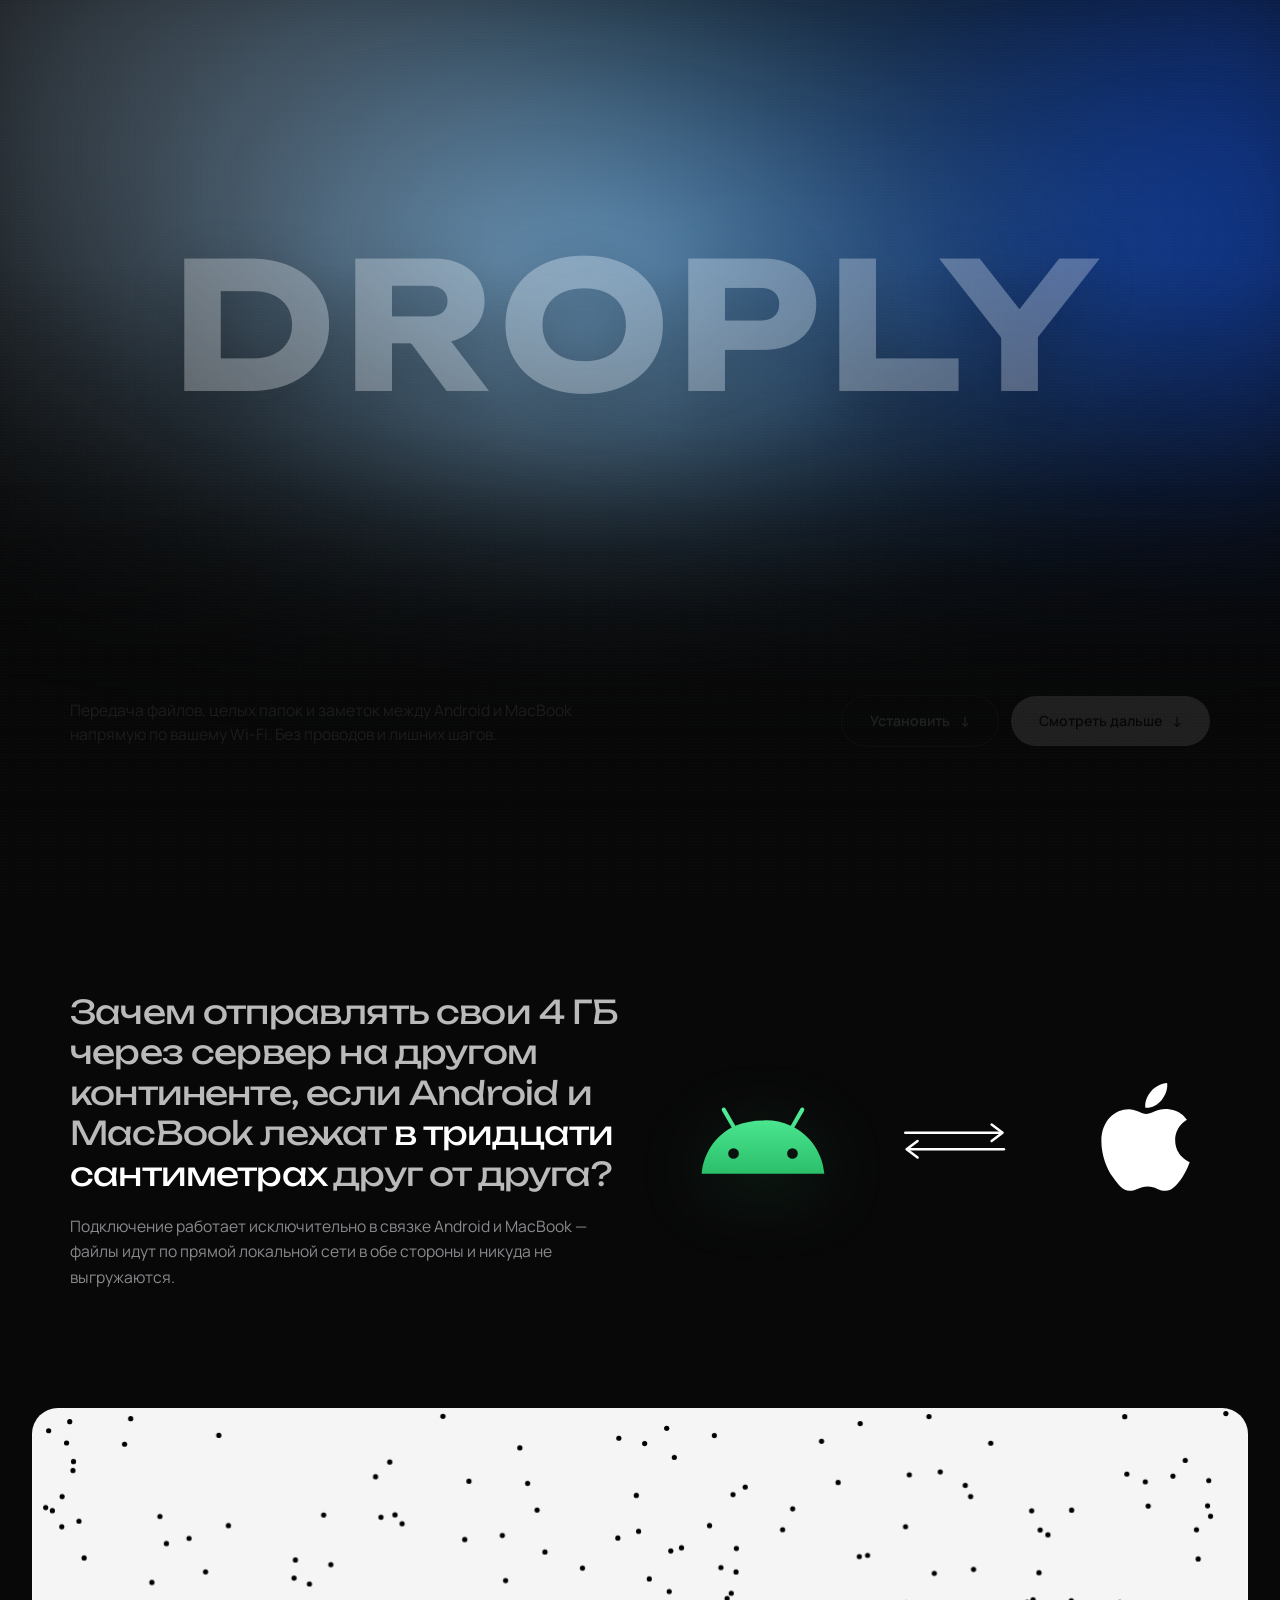
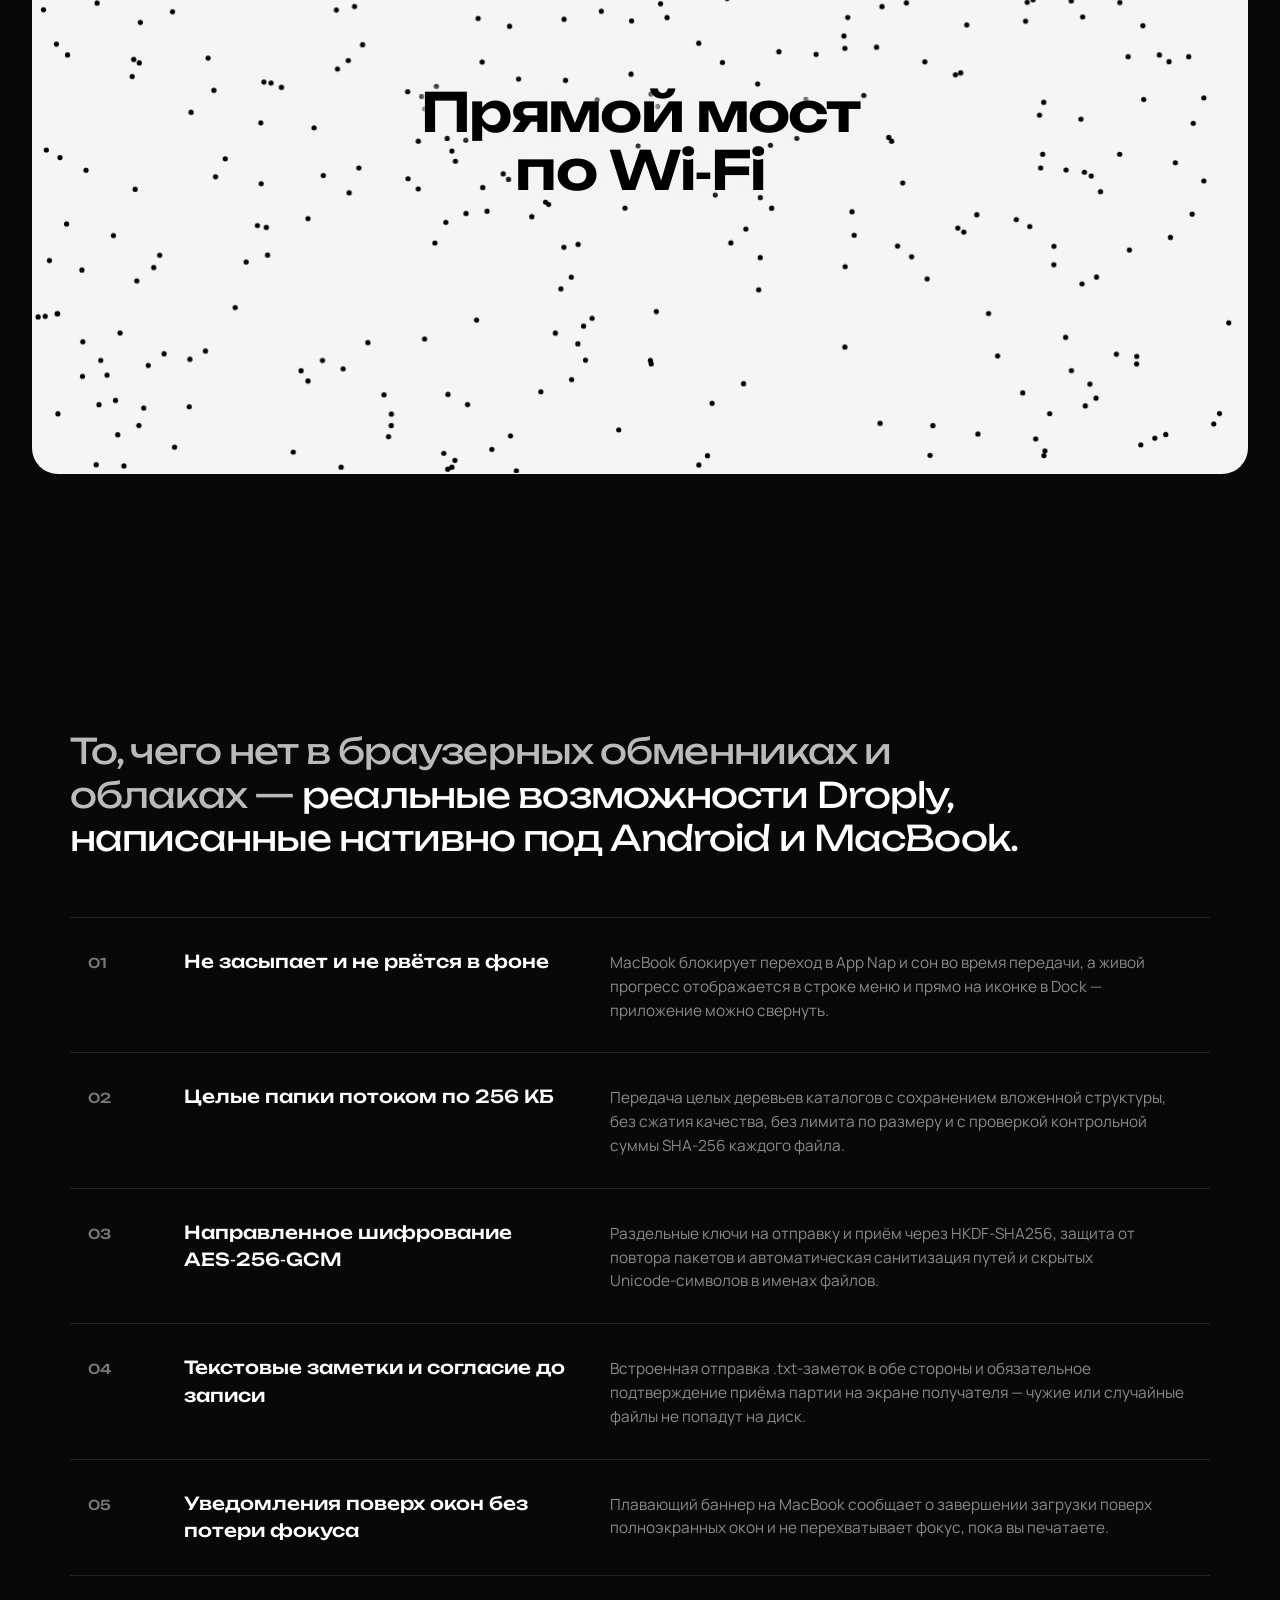
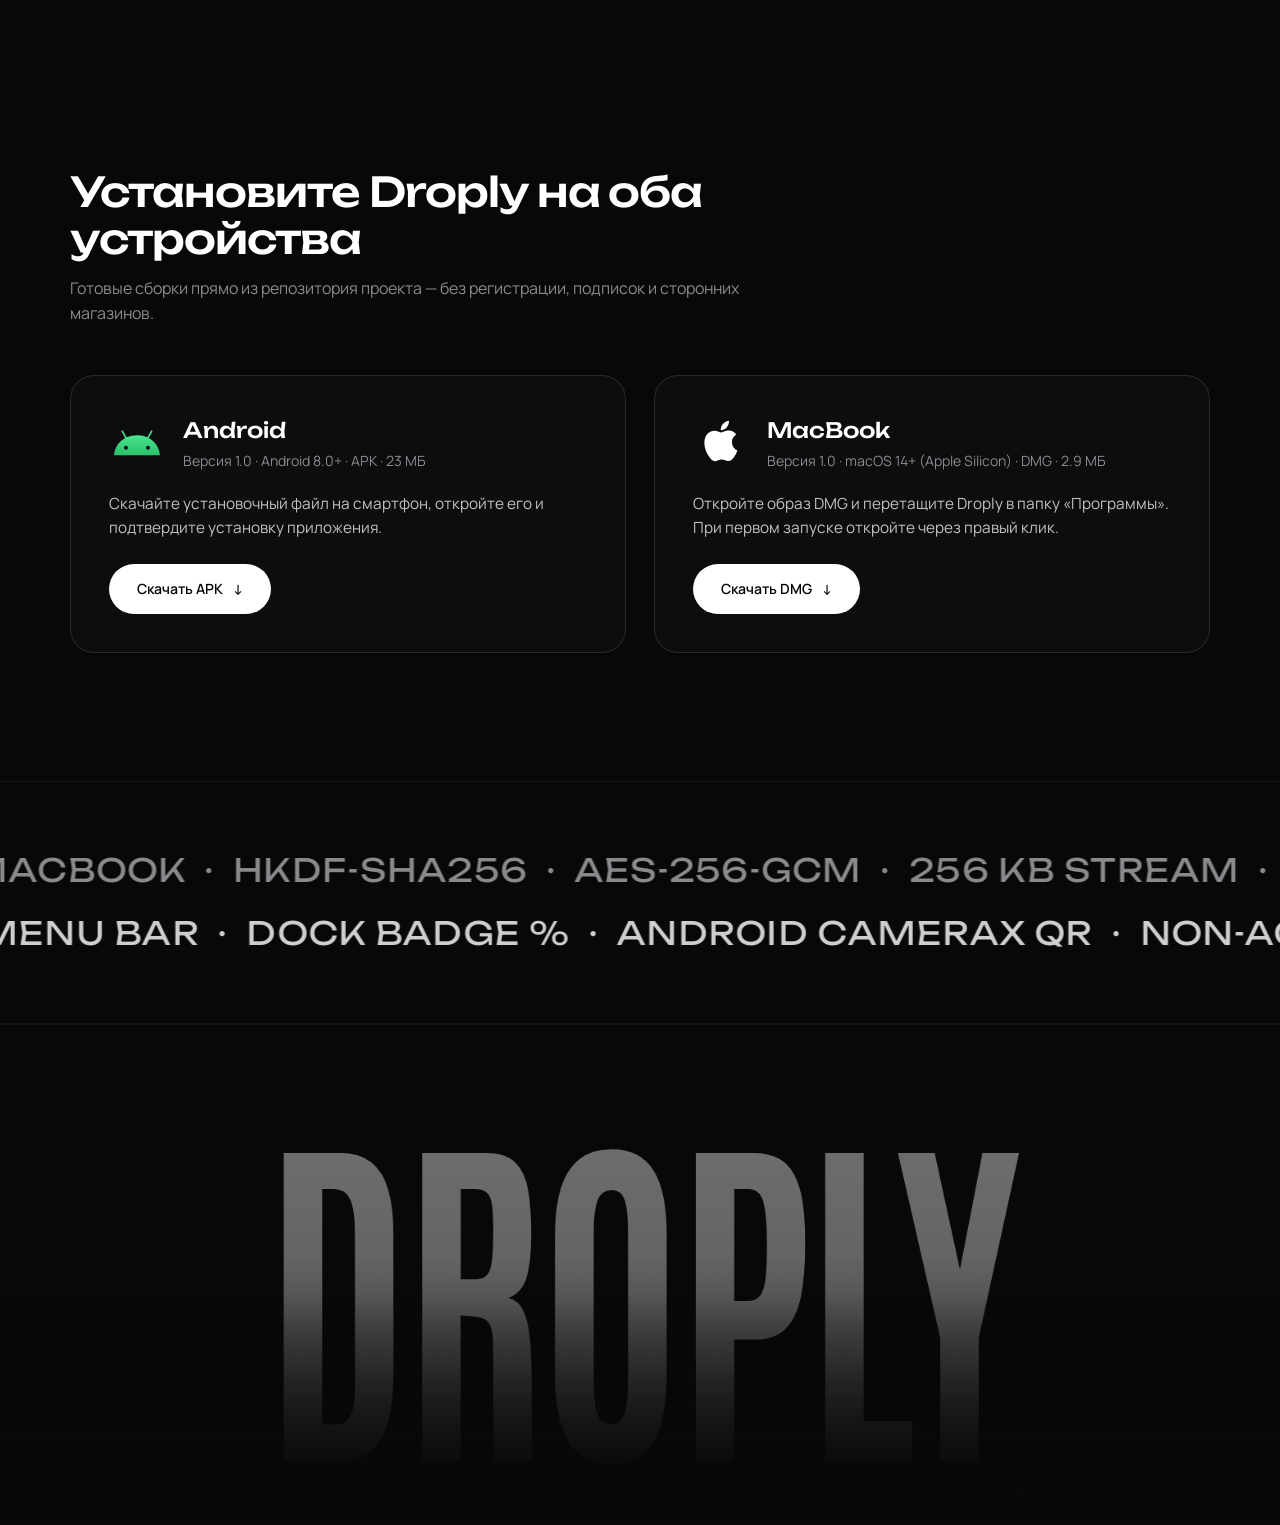
==== commit e21c2481: "Configure GitHub update repository URL (wanrd/Droply) across macOS, Android, and installers" ====
--- a/website/index.html
+++ b/website/index.html
@@ -35,7 +35,7 @@
   <link rel="preconnect" href="https://fonts.googleapis.com">
   <link rel="preconnect" href="https://fonts.gstatic.com" crossorigin>
   <link href="https://fonts.googleapis.com/css2?family=Antonio:wght@600;700&family=Manrope:wght@300;400;500;600;700&family=Unbounded:wght@300;400;500;600;700&display=swap" rel="stylesheet">
-  <link rel="stylesheet" href="styles.css?v=26">
+  <link rel="stylesheet" href="styles.css?v=27">
 </head>
 <body>
   <div class="ambient-noise" aria-hidden="true"></div>
@@ -224,7 +224,7 @@
               </div>
               <div>
                 <h3 class="download-platform">MacBook</h3>
-                <p class="download-meta">Версия 1.0 · macOS 14+ (Apple Silicon) · DMG · 2.3 МБ</p>
+                <p class="download-meta">Версия 1.0 · macOS 14+ (Apple Silicon) · DMG · 2.9 МБ</p>
               </div>
             </div>
             <p class="download-hint">Откройте образ DMG и перетащите Droply в папку «Программы». При первом запуске откройте через правый клик.</p>
@@ -260,6 +260,6 @@
     <div class="footer-bottom-shadow" aria-hidden="true"></div>
   </footer>
 
-  <script src="app.js?v=26" defer></script>
+  <script src="app.js?v=27" defer></script>
 </body>
 </html>
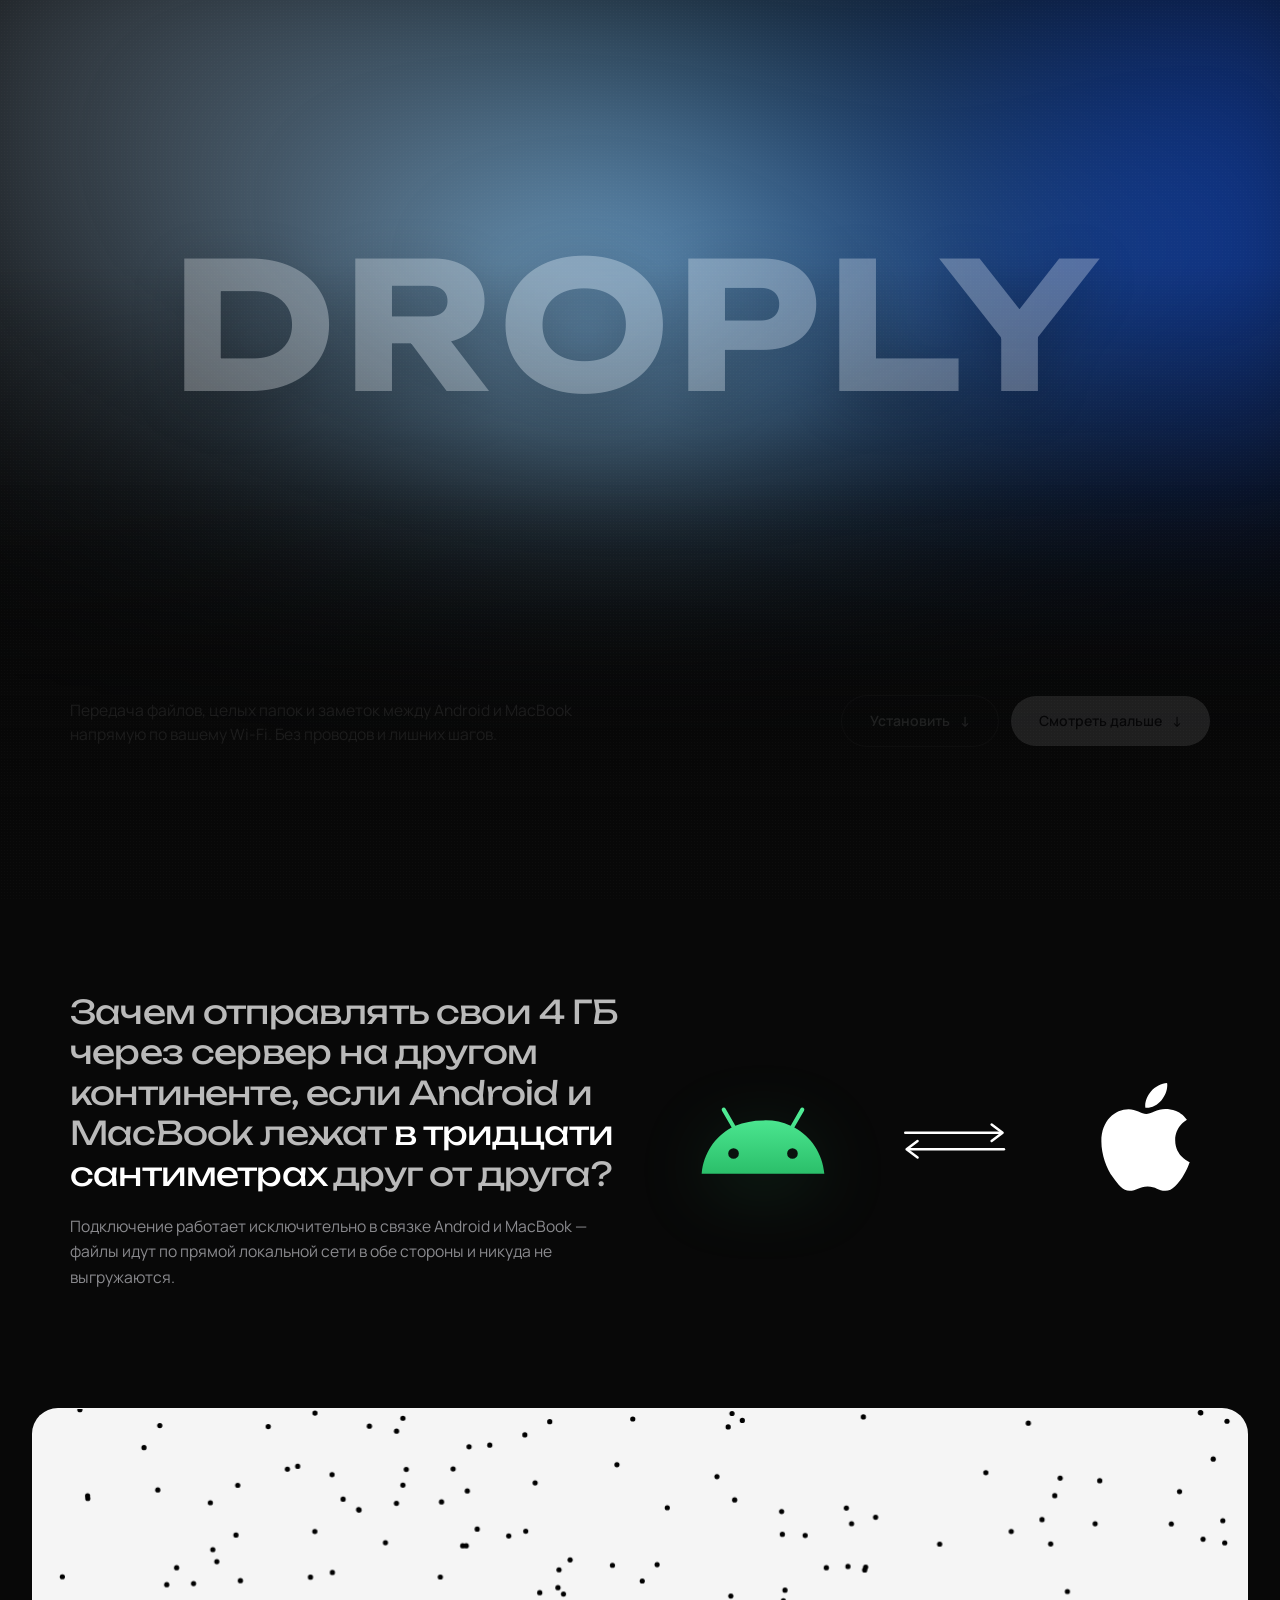
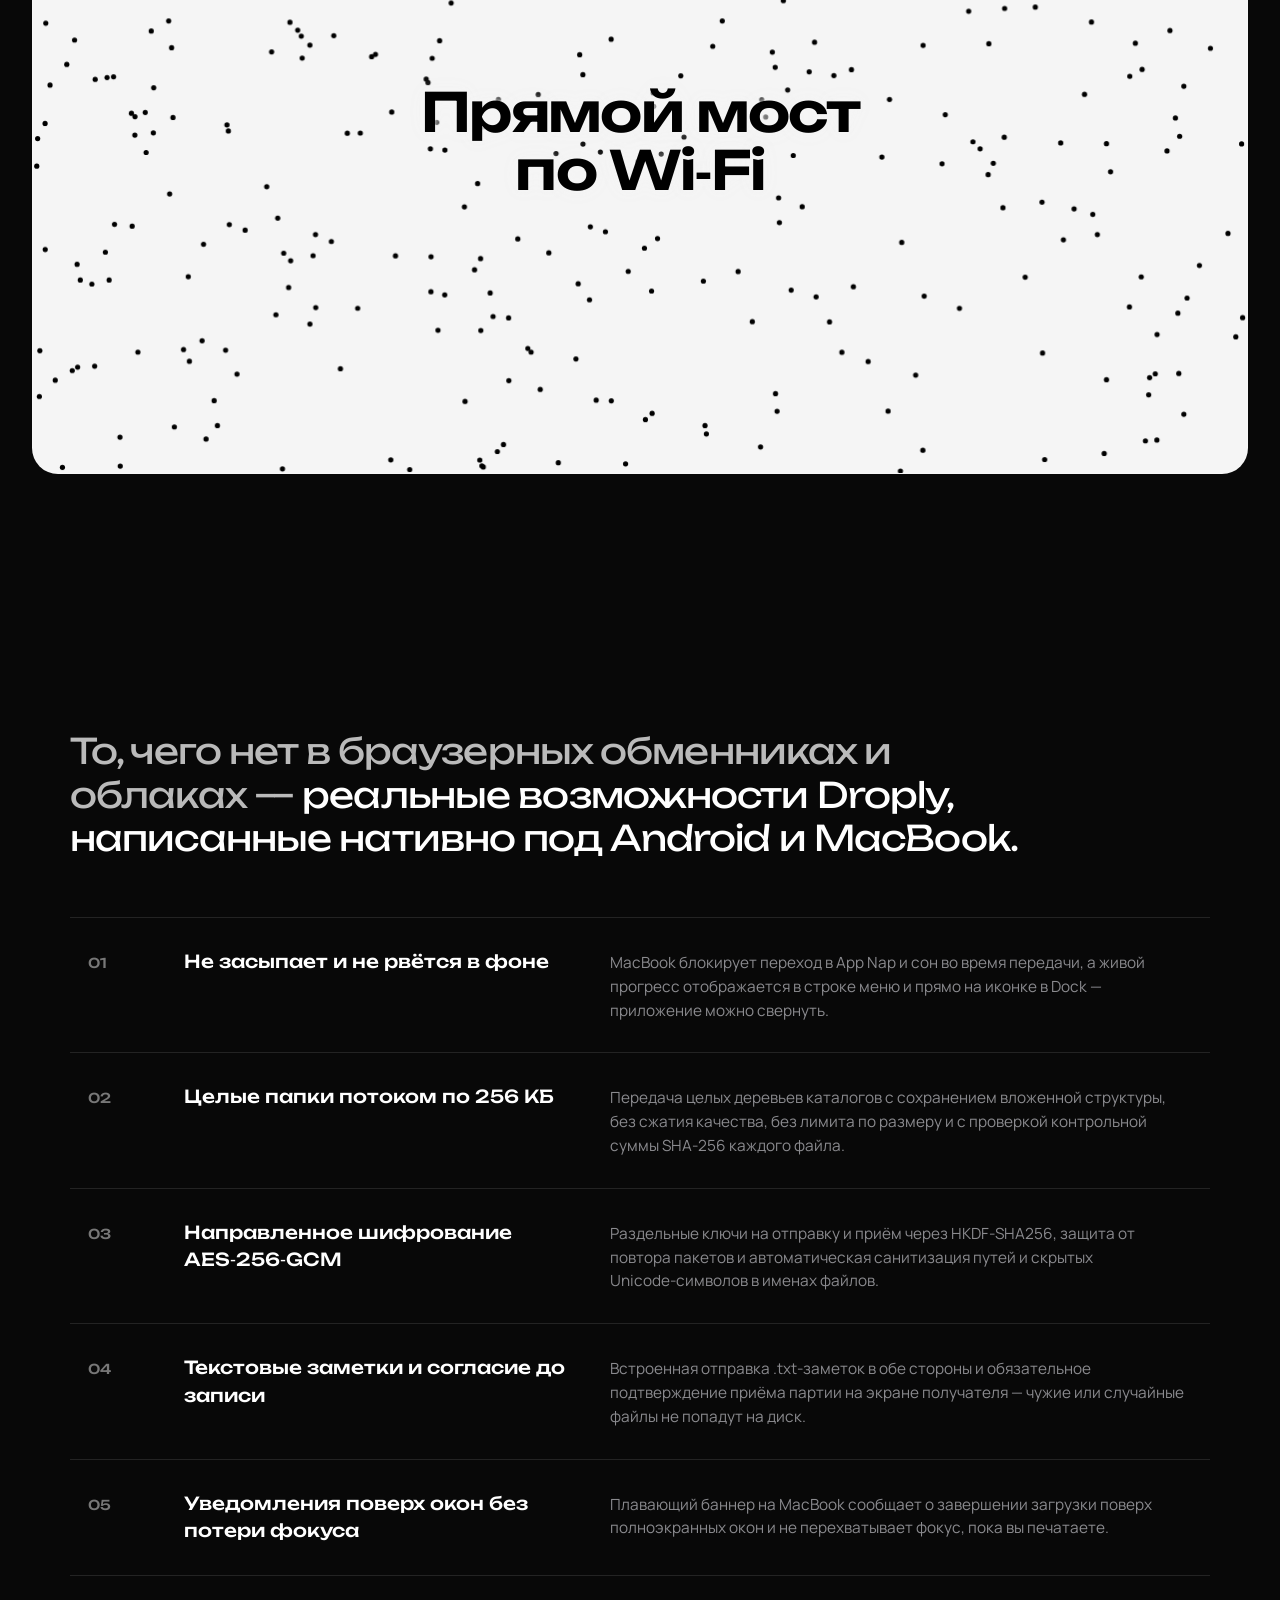
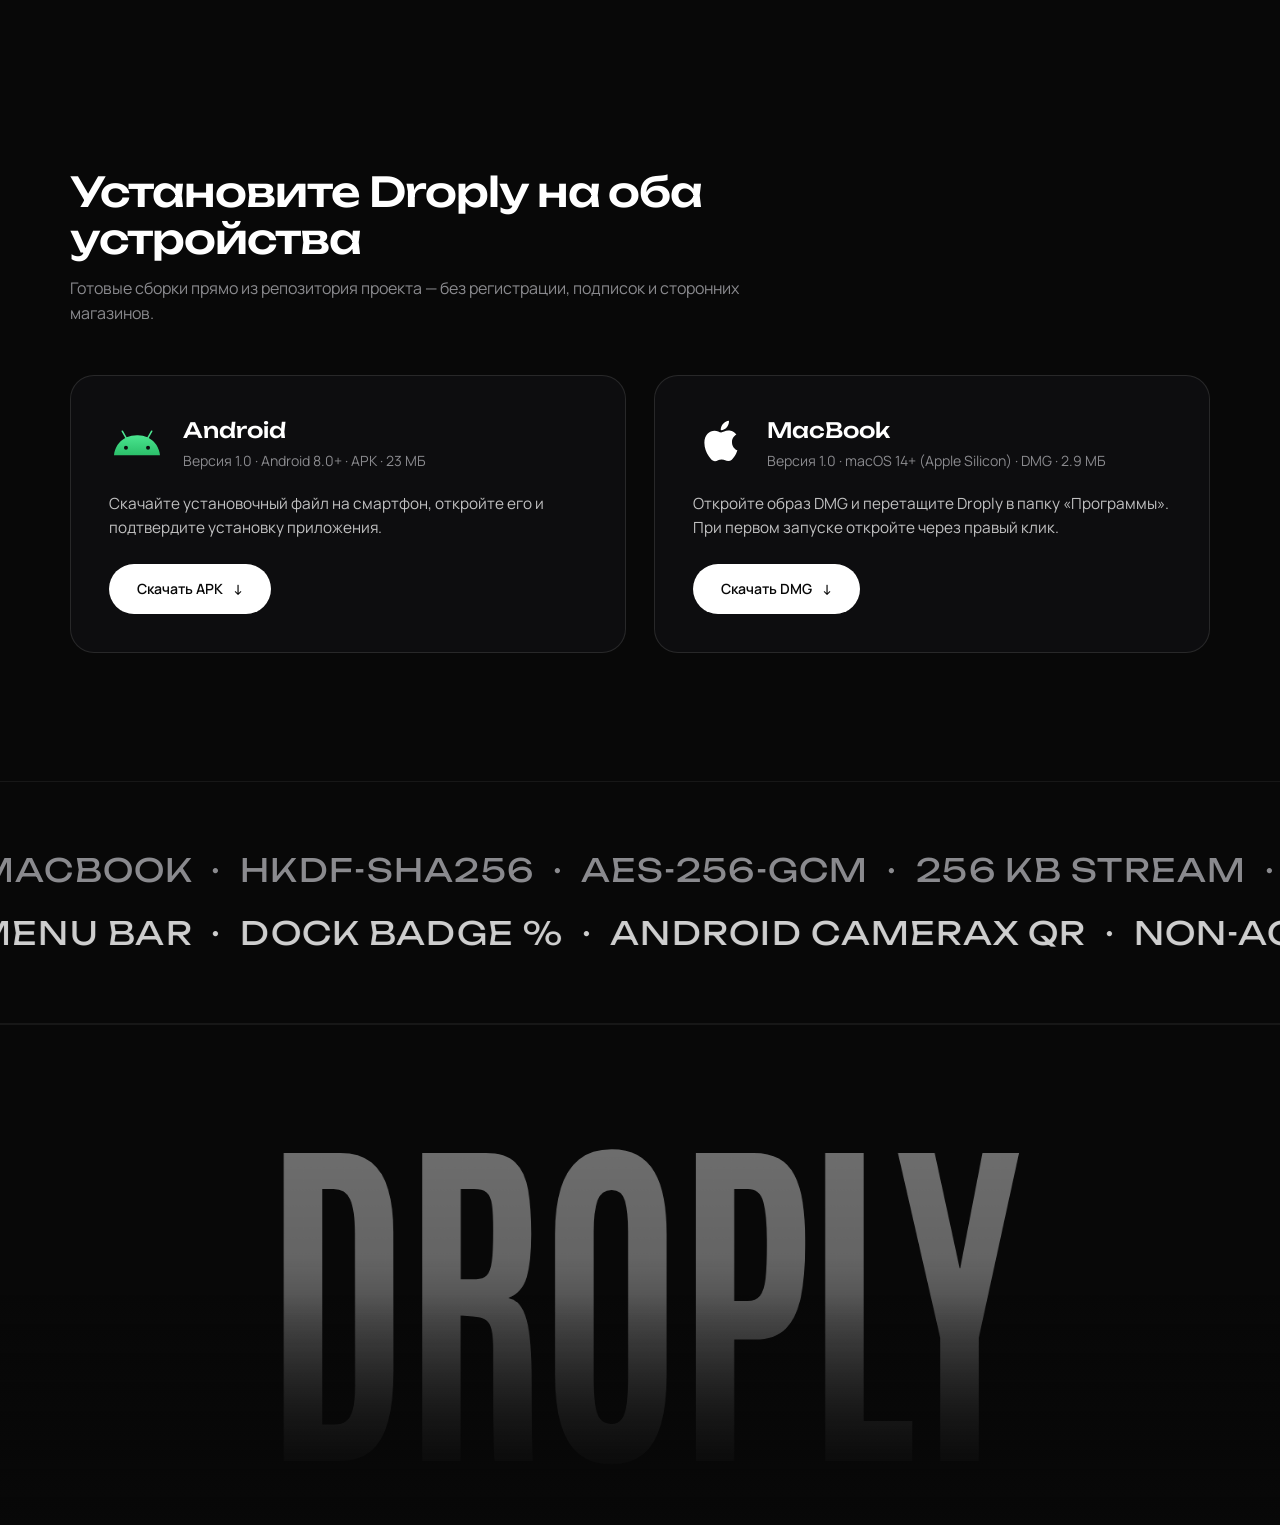
==== commit 6caa9007: "Update website favicon and icon to colored Droply app icon" ====
--- a/website/index.html
+++ b/website/index.html
@@ -31,7 +31,8 @@
     }
   }
   </script>
-  <link rel="icon" type="image/png" href="assets/droply-icon.png">
+  <link rel="icon" type="image/png" href="assets/droply-icon.png?v=2">
+  <link rel="apple-touch-icon" href="assets/droply-icon.png?v=2">
   <link rel="preconnect" href="https://fonts.googleapis.com">
   <link rel="preconnect" href="https://fonts.gstatic.com" crossorigin>
   <link href="https://fonts.googleapis.com/css2?family=Antonio:wght@600;700&family=Manrope:wght@300;400;500;600;700&family=Unbounded:wght@300;400;500;600;700&display=swap" rel="stylesheet">
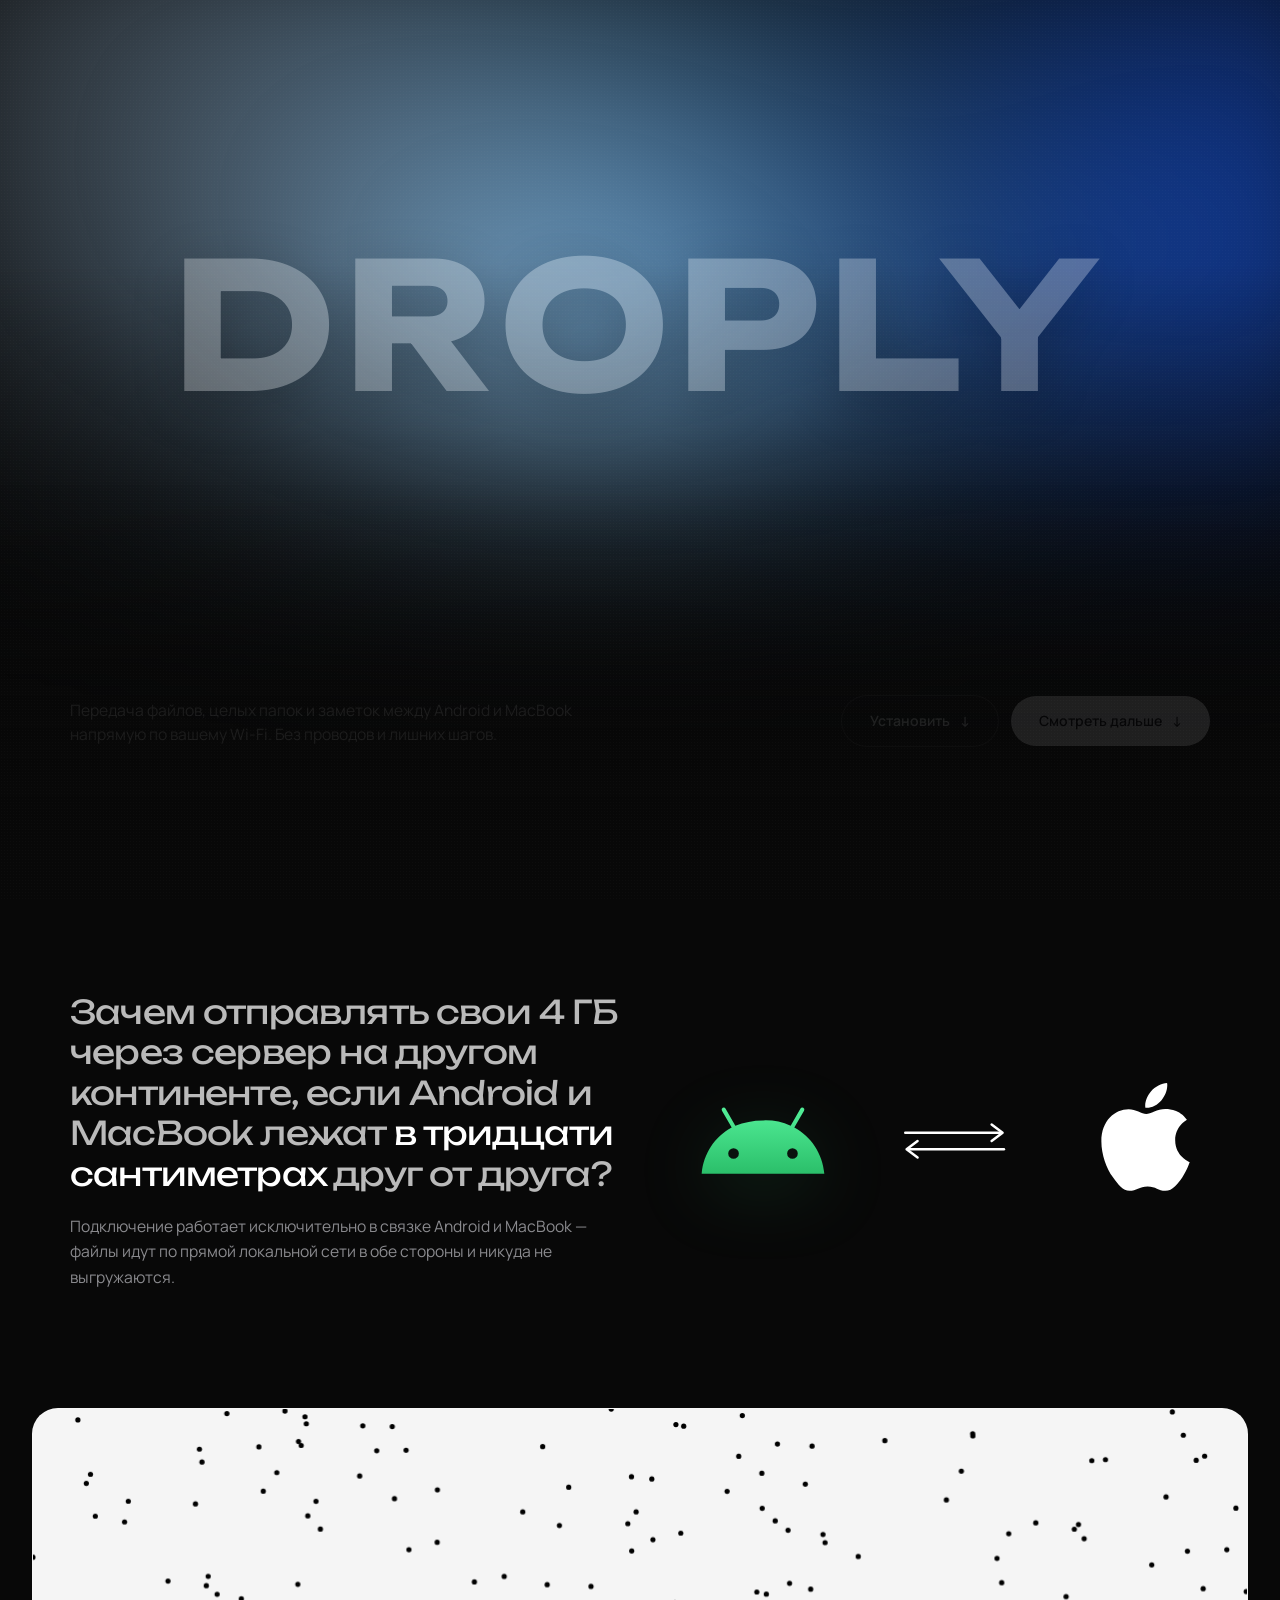
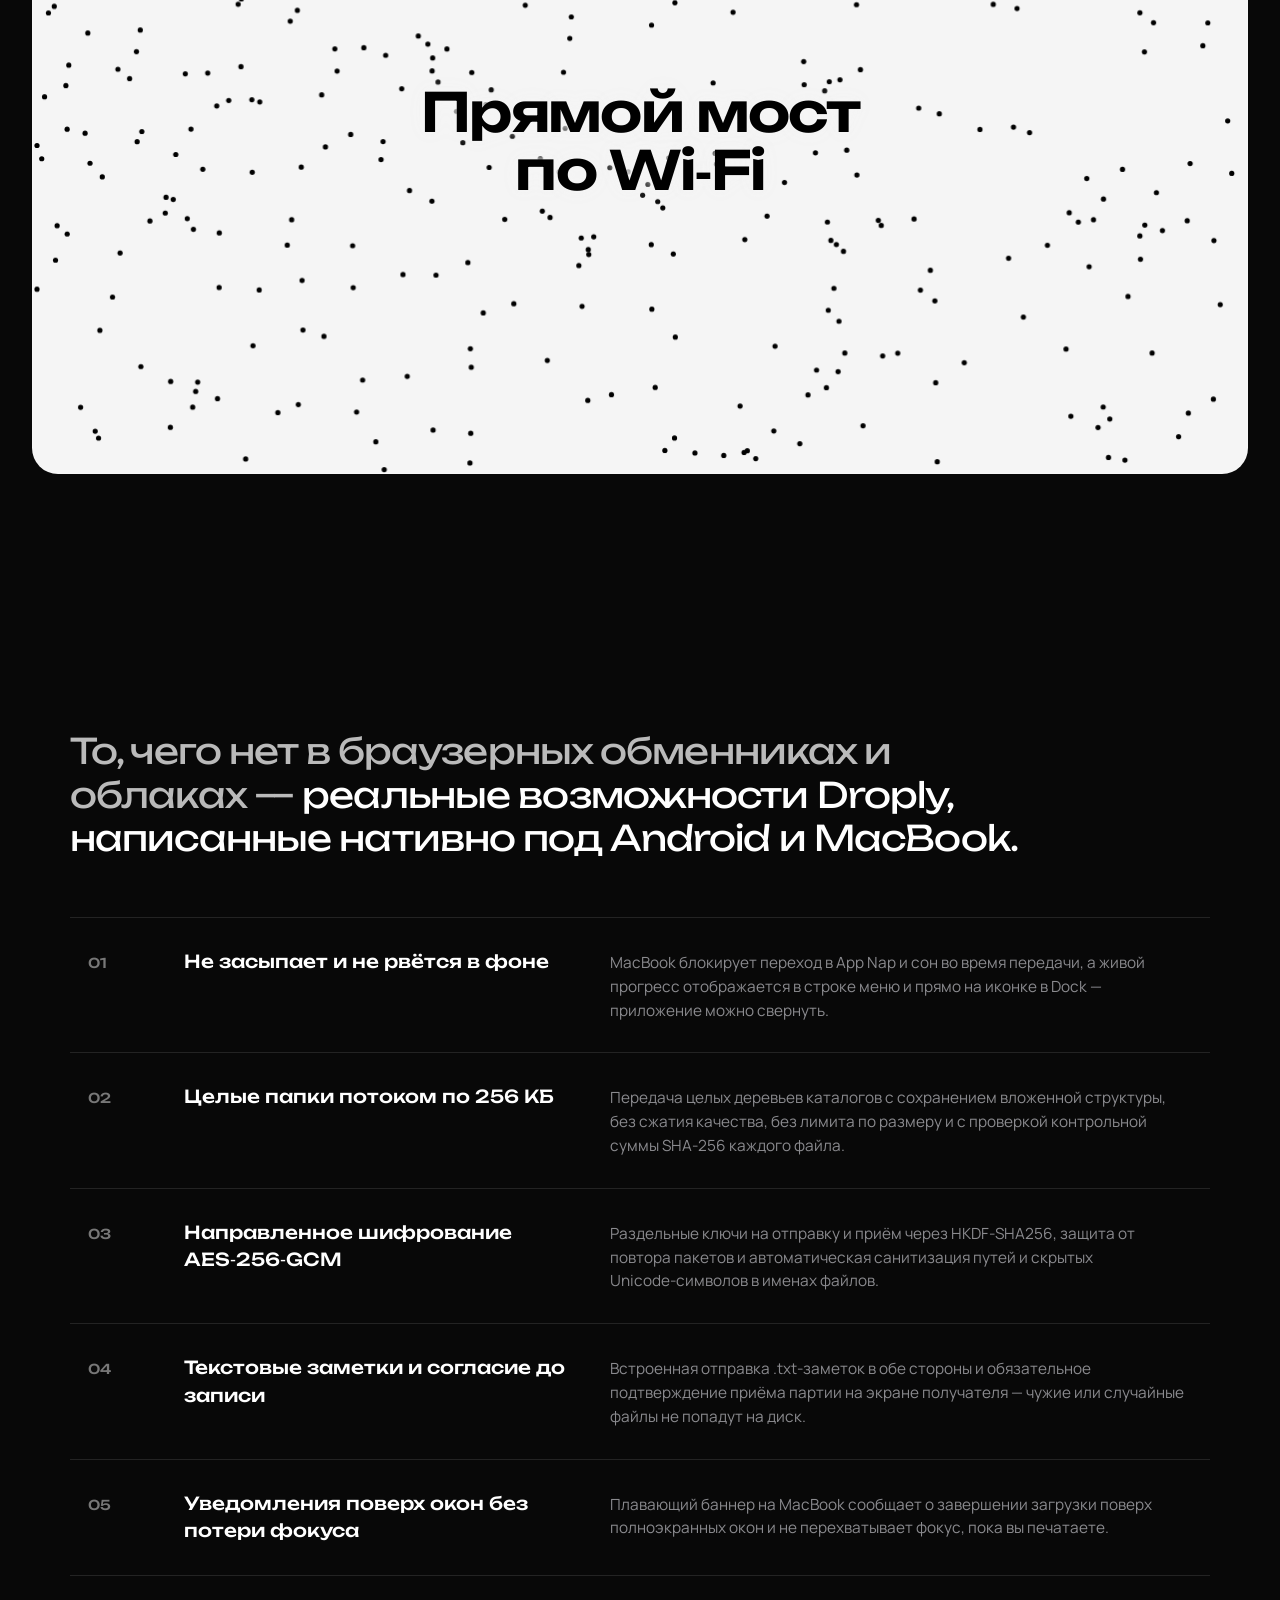
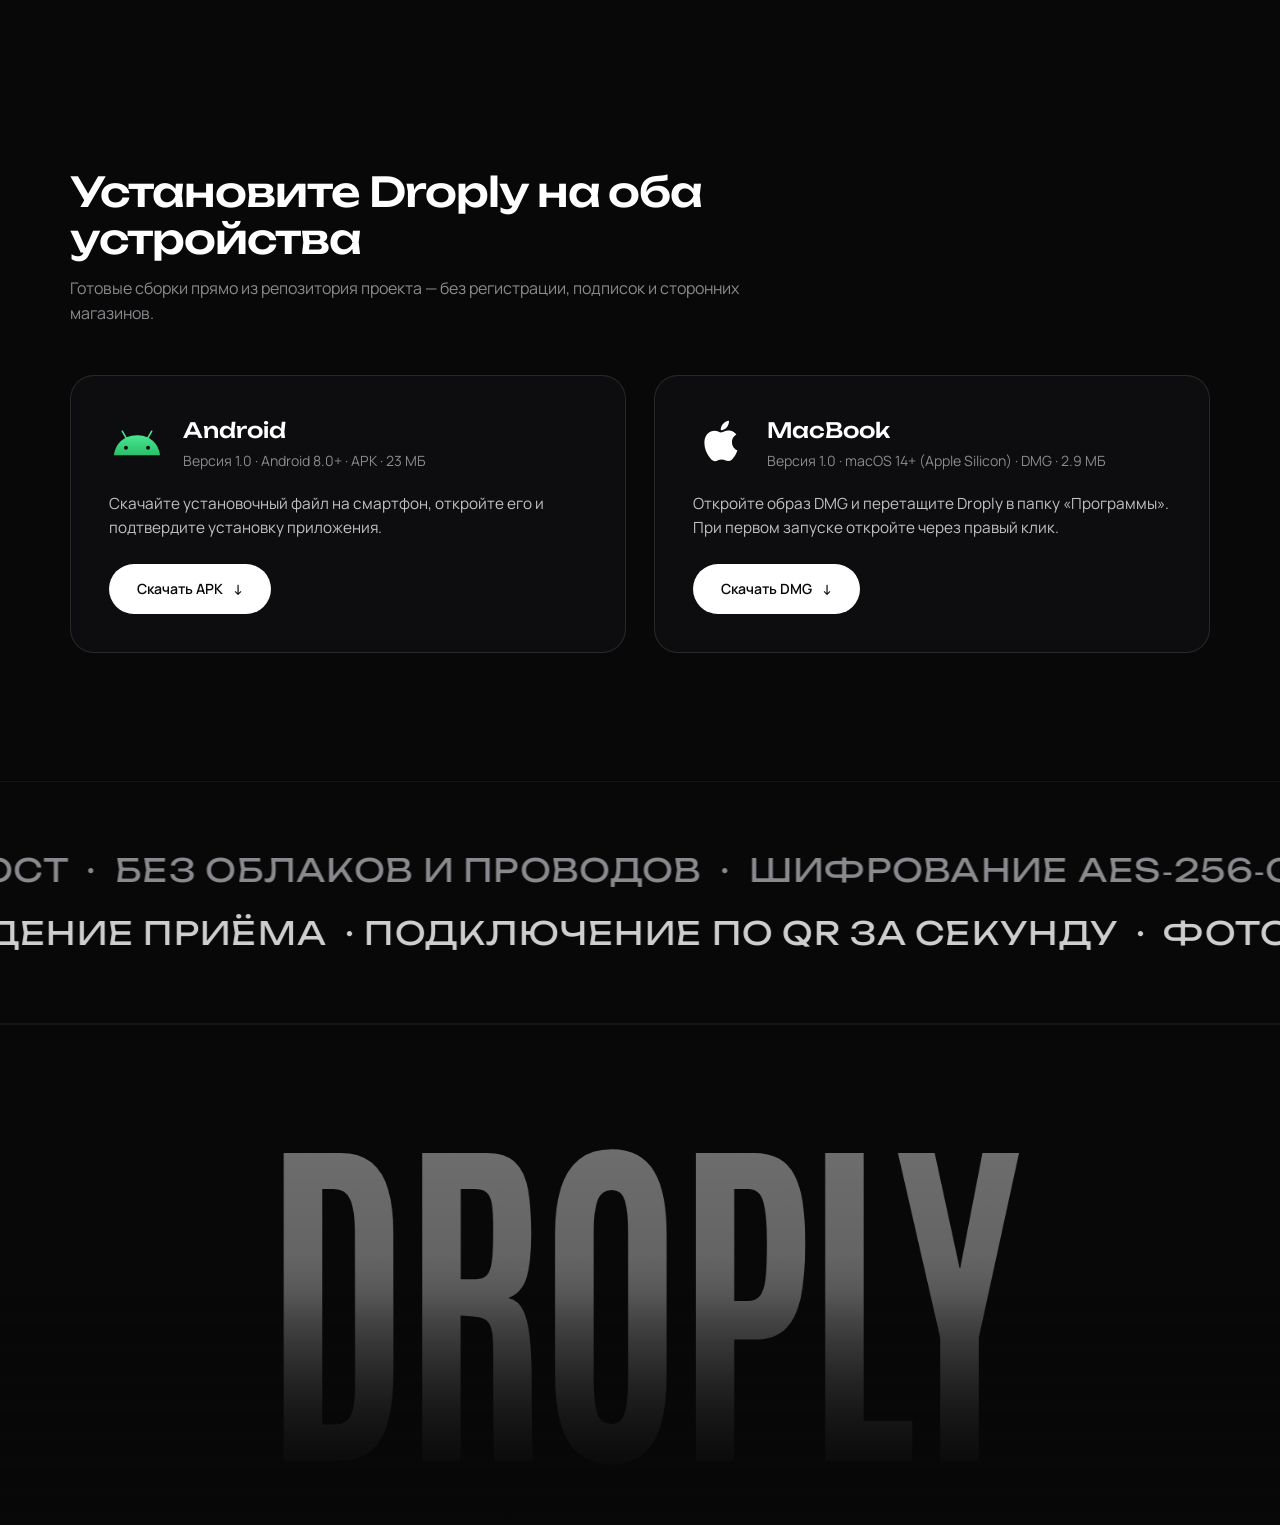
==== commit 0cdef24d: "Update website marquee with Droply specs and seamless endless loop" ====
--- a/website/index.html
+++ b/website/index.html
@@ -36,7 +36,7 @@
   <link rel="preconnect" href="https://fonts.googleapis.com">
   <link rel="preconnect" href="https://fonts.gstatic.com" crossorigin>
   <link href="https://fonts.googleapis.com/css2?family=Antonio:wght@600;700&family=Manrope:wght@300;400;500;600;700&family=Unbounded:wght@300;400;500;600;700&display=swap" rel="stylesheet">
-  <link rel="stylesheet" href="styles.css?v=27">
+  <link rel="stylesheet" href="styles.css?v=28">
 </head>
 <body>
   <div class="ambient-noise" aria-hidden="true"></div>
@@ -243,12 +243,16 @@
     <!-- KINETIC SCROLL-DRIVEN MARQUEE -->
     <section class="marquee-section" aria-hidden="true">
       <div class="marquee-track" id="marqueeLeft">
-        <span>ANDROID + MACBOOK &nbsp;·&nbsp; HKDF-SHA256 &nbsp;·&nbsp; AES-256-GCM &nbsp;·&nbsp; 256 KB STREAM &nbsp;·&nbsp; SHA-256 &nbsp;·&nbsp;</span>
-        <span>ANDROID + MACBOOK &nbsp;·&nbsp; HKDF-SHA256 &nbsp;·&nbsp; AES-256-GCM &nbsp;·&nbsp; 256 KB STREAM &nbsp;·&nbsp; SHA-256 &nbsp;·&nbsp;</span>
+        <span>ПРЯМОЙ WI&#8209;FI МОСТ &nbsp;·&nbsp; БЕЗ ОБЛАКОВ И ПРОВОДОВ &nbsp;·&nbsp; ШИФРОВАНИЕ AES&#8209;256&#8209;GCM &nbsp;·&nbsp; ПРОВЕРКА SHA&#8209;256 &nbsp;·&nbsp; ЦЕЛЫЕ ПАПКИ БЕЗ СЖАТИЯ &nbsp;·&nbsp; ПОТОК 256 КБ &nbsp;·&nbsp;</span>
+        <span>ПРЯМОЙ WI&#8209;FI МОСТ &nbsp;·&nbsp; БЕЗ ОБЛАКОВ И ПРОВОДОВ &nbsp;·&nbsp; ШИФРОВАНИЕ AES&#8209;256&#8209;GCM &nbsp;·&nbsp; ПРОВЕРКА SHA&#8209;256 &nbsp;·&nbsp; ЦЕЛЫЕ ПАПКИ БЕЗ СЖАТИЯ &nbsp;·&nbsp; ПОТОК 256 КБ &nbsp;·&nbsp;</span>
+        <span>ПРЯМОЙ WI&#8209;FI МОСТ &nbsp;·&nbsp; БЕЗ ОБЛАКОВ И ПРОВОДОВ &nbsp;·&nbsp; ШИФРОВАНИЕ AES&#8209;256&#8209;GCM &nbsp;·&nbsp; ПРОВЕРКА SHA&#8209;256 &nbsp;·&nbsp; ЦЕЛЫЕ ПАПКИ БЕЗ СЖАТИЯ &nbsp;·&nbsp; ПОТОК 256 КБ &nbsp;·&nbsp;</span>
+        <span>ПРЯМОЙ WI&#8209;FI МОСТ &nbsp;·&nbsp; БЕЗ ОБЛАКОВ И ПРОВОДОВ &nbsp;·&nbsp; ШИФРОВАНИЕ AES&#8209;256&#8209;GCM &nbsp;·&nbsp; ПРОВЕРКА SHA&#8209;256 &nbsp;·&nbsp; ЦЕЛЫЕ ПАПКИ БЕЗ СЖАТИЯ &nbsp;·&nbsp; ПОТОК 256 КБ &nbsp;·&nbsp;</span>
       </div>
       <div class="marquee-track marquee-track--reverse" id="marqueeRight">
-        <span>MACOS MENU BAR &nbsp;·&nbsp; DOCK BADGE % &nbsp;·&nbsp; ANDROID CAMERAX QR &nbsp;·&nbsp; NON-ACTIVATING TOAST &nbsp;·&nbsp;</span>
-        <span>MACOS MENU BAR &nbsp;·&nbsp; DOCK BADGE % &nbsp;·&nbsp; ANDROID CAMERAX QR &nbsp;·&nbsp; NON-ACTIVATING TOAST &nbsp;·&nbsp;</span>
+        <span>ПОДКЛЮЧЕНИЕ ПО QR ЗА СЕКУНДУ &nbsp;·&nbsp; ФОТО И ФАЙЛЫ В ОРИГИНАЛЕ &nbsp;·&nbsp; ПРОСМОТР ФОТО В ПРИЛОЖЕНИИ &nbsp;·&nbsp; ОТКРЫТИЕ В ПРОВОДНИКЕ &nbsp;·&nbsp; ЗАМЕТКИ В ОБЕ СТОРОНЫ &nbsp;·&nbsp; ПОДТВЕРЖДЕНИЕ ПРИЁМА &nbsp;·&nbsp;</span>
+        <span>ПОДКЛЮЧЕНИЕ ПО QR ЗА СЕКУНДУ &nbsp;·&nbsp; ФОТО И ФАЙЛЫ В ОРИГИНАЛЕ &nbsp;·&nbsp; ПРОСМОТР ФОТО В ПРИЛОЖЕНИИ &nbsp;·&nbsp; ОТКРЫТИЕ В ПРОВОДНИКЕ &nbsp;·&nbsp; ЗАМЕТКИ В ОБЕ СТОРОНЫ &nbsp;·&nbsp; ПОДТВЕРЖДЕНИЕ ПРИЁМА &nbsp;·&nbsp;</span>
+        <span>ПОДКЛЮЧЕНИЕ ПО QR ЗА СЕКУНДУ &nbsp;·&nbsp; ФОТО И ФАЙЛЫ В ОРИГИНАЛЕ &nbsp;·&nbsp; ПРОСМОТР ФОТО В ПРИЛОЖЕНИИ &nbsp;·&nbsp; ОТКРЫТИЕ В ПРОВОДНИКЕ &nbsp;·&nbsp; ЗАМЕТКИ В ОБЕ СТОРОНЫ &nbsp;·&nbsp; ПОДТВЕРЖДЕНИЕ ПРИЁМА &nbsp;·&nbsp;</span>
+        <span>ПОДКЛЮЧЕНИЕ ПО QR ЗА СЕКУНДУ &nbsp;·&nbsp; ФОТО И ФАЙЛЫ В ОРИГИНАЛЕ &nbsp;·&nbsp; ПРОСМОТР ФОТО В ПРИЛОЖЕНИИ &nbsp;·&nbsp; ОТКРЫТИЕ В ПРОВОДНИКЕ &nbsp;·&nbsp; ЗАМЕТКИ В ОБЕ СТОРОНЫ &nbsp;·&nbsp; ПОДТВЕРЖДЕНИЕ ПРИЁМА &nbsp;·&nbsp;</span>
       </div>
     </section>
   </main>
@@ -261,6 +265,6 @@
     <div class="footer-bottom-shadow" aria-hidden="true"></div>
   </footer>
 
-  <script src="app.js?v=27" defer></script>
+  <script src="app.js?v=28" defer></script>
 </body>
 </html>
--- a/website/styles.css
+++ b/website/styles.css
@@ -394,6 +394,7 @@
 
 .marquee-track {
   display: flex;
+  width: max-content;
   white-space: nowrap;
   font-family: var(--display);
   font-size: clamp(1.15rem, 2.5vw, 2.2rem);
@@ -401,6 +402,10 @@
   letter-spacing: 0.04em;
   color: var(--text-muted);
   will-change: transform;
+}
+
+.marquee-track span {
+  flex-shrink: 0;
 }
 
 .marquee-track--reverse {
